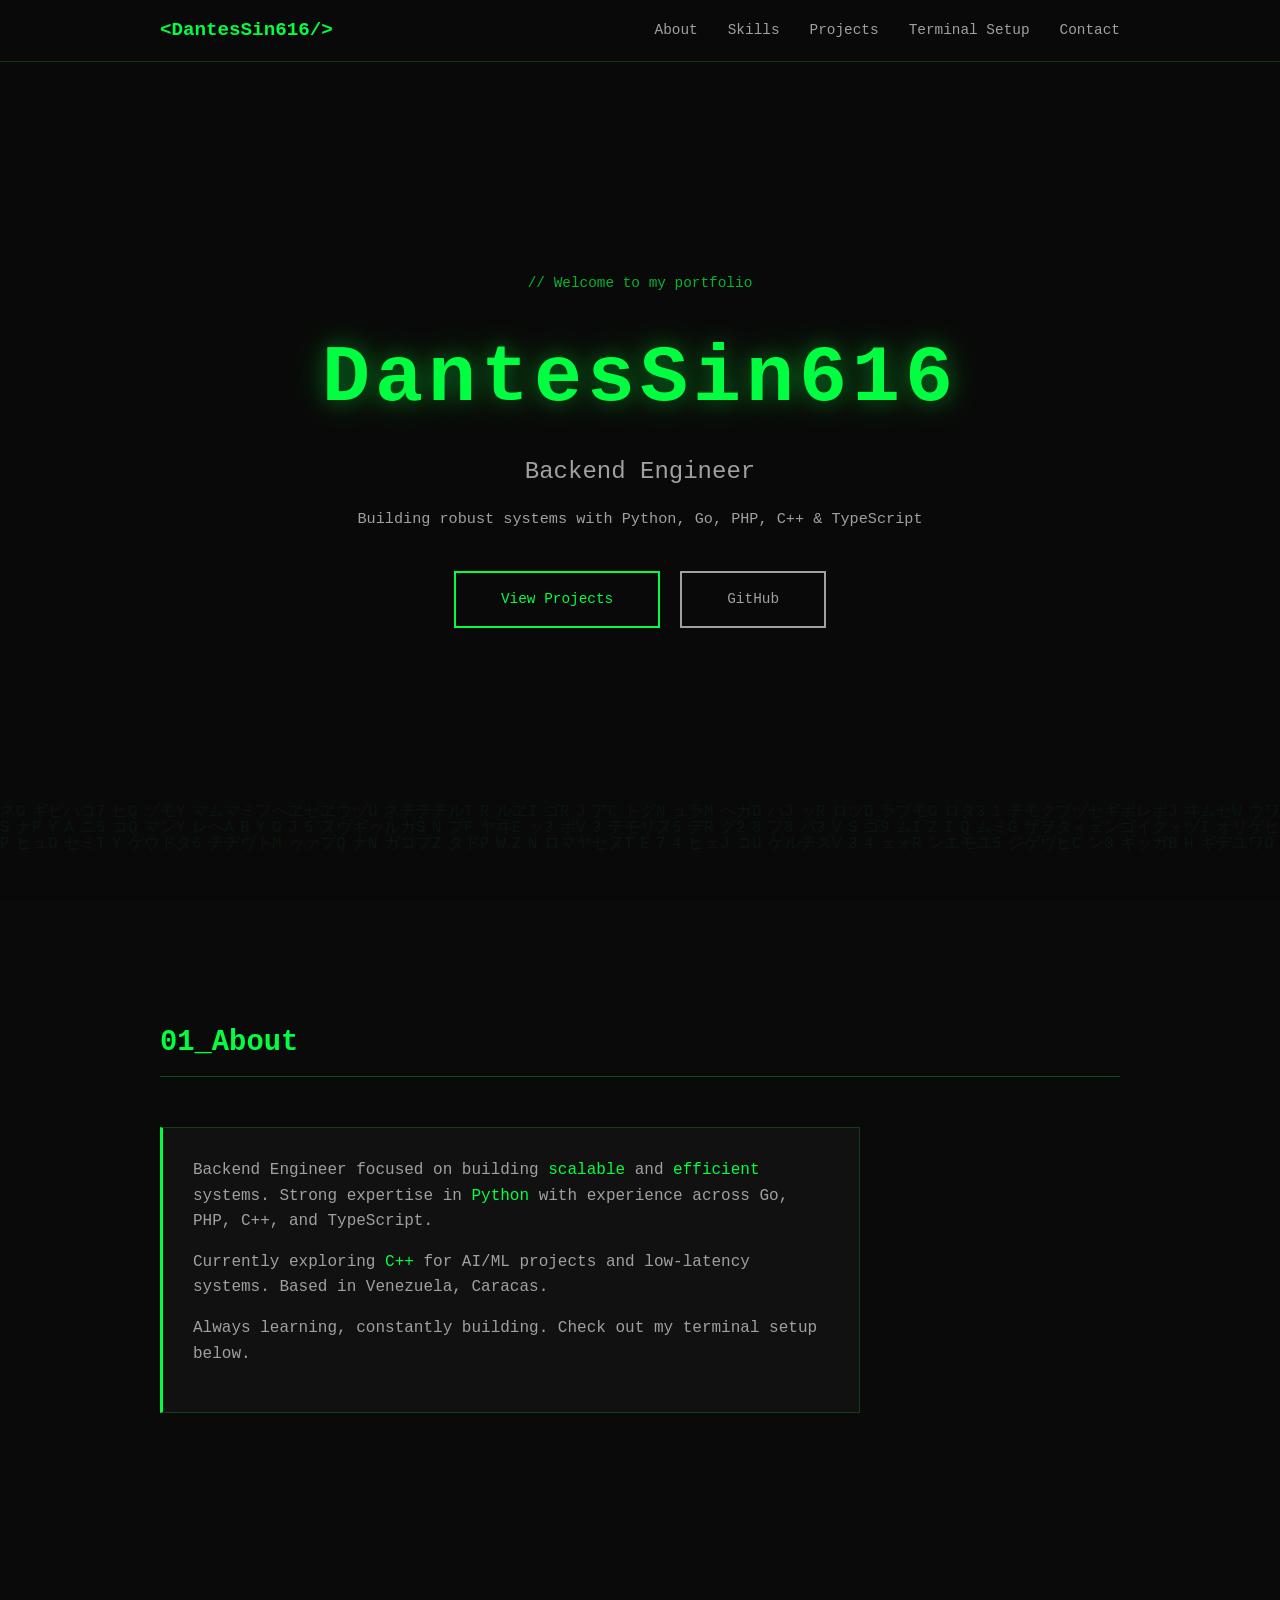
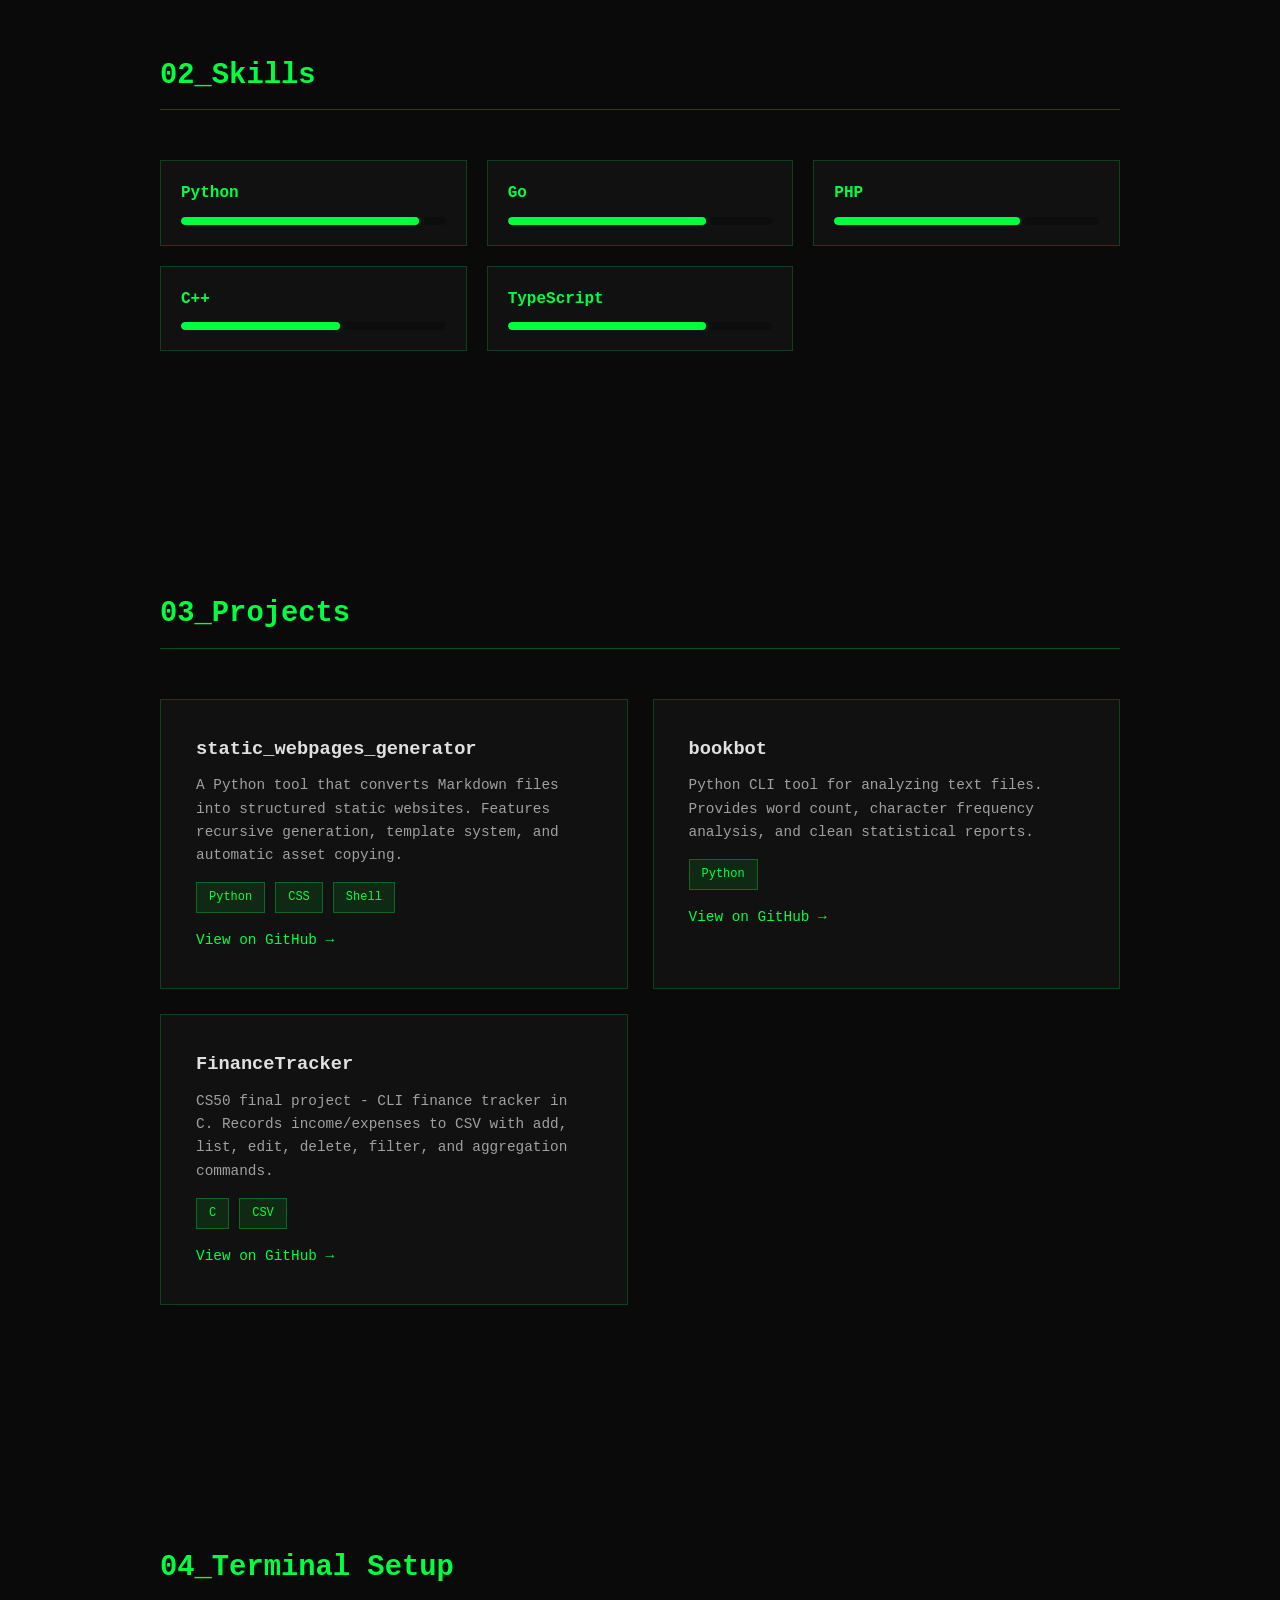
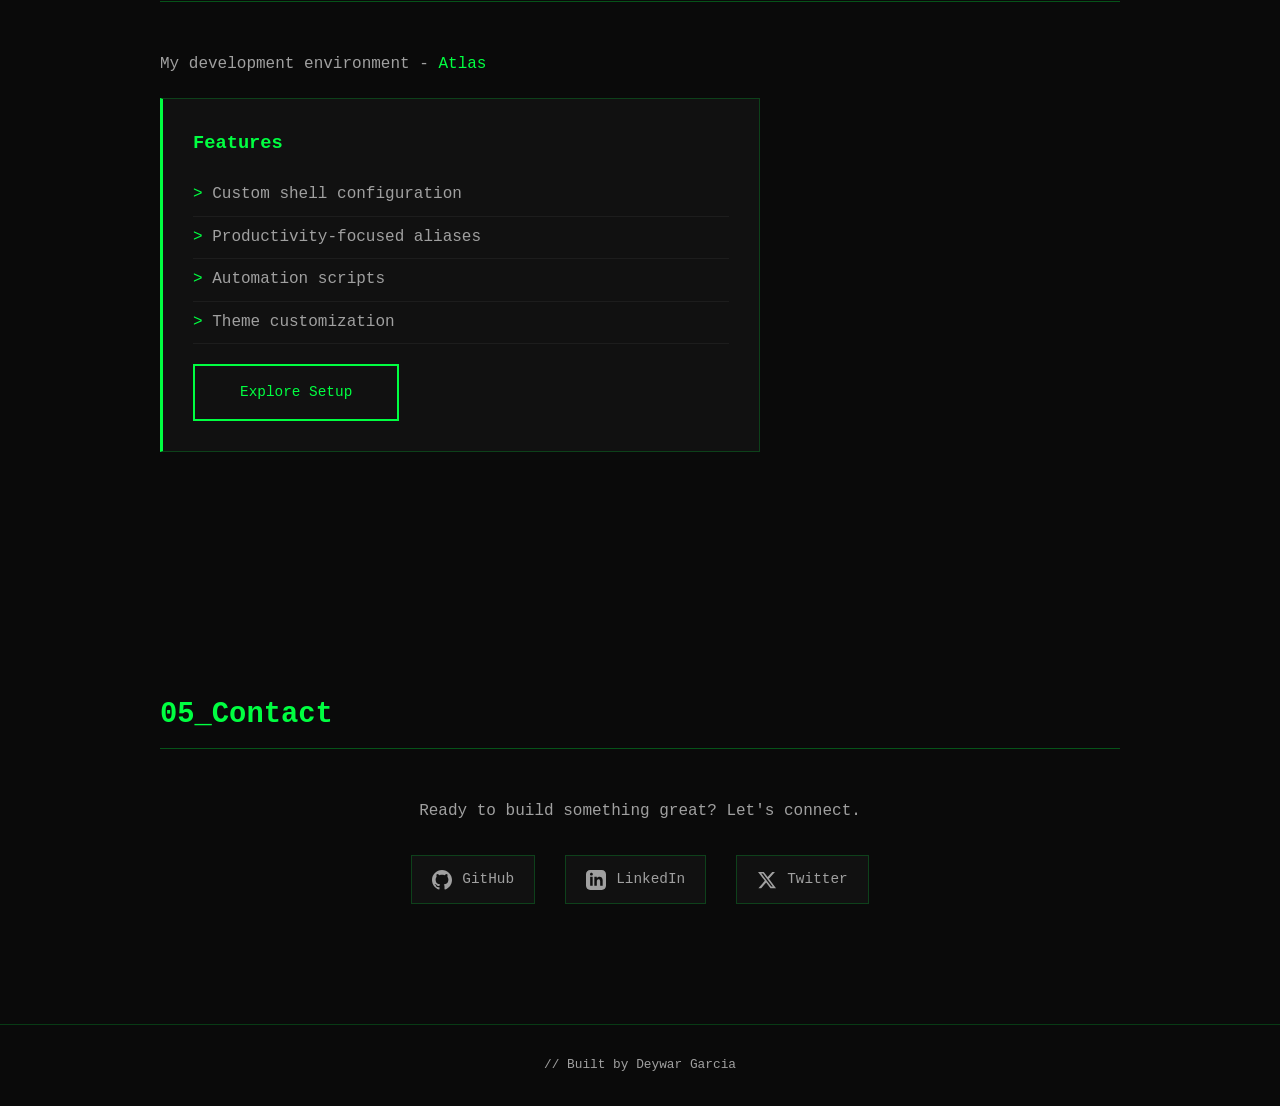
==== index.html @ 75c10adc "my portfolio ready for deployment" ====
<!DOCTYPE html>
<html lang="en">
<head>
    <meta charset="UTF-8">
    <meta name="viewport" content="width=device-width, initial-scale=1.0">
    <title>DantesSin616 | Backend Engineer</title>
    <link rel="icon" href="data:image/svg+xml,<svg xmlns='http://www.w3.org/2000/svg' viewBox='0 0 100 100'><text y='.9em' font-size='90'>⌨</text></svg>">
    <link rel="stylesheet" href="style.css">
    <meta name="description" content="DantesSin616 - Backend Engineer specializing in Python, Go, PHP, C++, and TypeScript">
</head>
<body>
    <div class="matrix-rain" id="matrixRain"></div>
    
    <nav class="navbar">
        <div class="nav-content">
            <div class="logo">&lt;DantesSin616/&gt;</div>
            <ul class="nav-links">
                <li><a href="#about">About</a></li>
                <li><a href="#skills">Skills</a></li>
                <li><a href="#projects">Projects</a></li>
                <li><a href="#setup">Terminal Setup</a></li>
                <li><a href="#contact">Contact</a></li>
            </ul>
        </div>
    </nav>

    <section class="hero">
        <div class="hero-content">
            <p class="typing-text">// Welcome to my portfolio</p>
            <h1 class="glitch" data-text="DantesSin616">DantesSin616</h1>
            <h2 class="subtitle">Backend Engineer</h2>
            <p class="tagline">Building robust systems with Python, Go, PHP, C++ & TypeScript</p>
            <div class="hero-buttons">
                <a href="#projects" class="cta-button">View Projects</a>
                <a href="https://github.com/DantesSin616" class="cta-button secondary" target="_blank" rel="noopener noreferrer">GitHub</a>
            </div>
        </div>
    </section>

    <section id="about" class="section">
        <div class="container">
            <h2 class="section-title">01_About</h2>
            <div class="about-content">
                <div class="about-card">
                    <p>Backend Engineer focused on building <span class="highlight">scalable</span> and <span class="highlight">efficient</span> systems. Strong expertise in <span class="highlight">Python</span> with experience across Go, PHP, C++, and TypeScript.</p>
                    <p>Currently exploring <span class="highlight">C++</span> for AI/ML projects and low-latency systems. Based in Venezuela, Caracas.</p>
                    <p>Always learning, constantly building. Check out my terminal setup below.</p>
                </div>
            </div>
        </div>
    </section>

    <section id="skills" class="section">
        <div class="container">
            <h2 class="section-title">02_Skills</h2>
            <div class="skills-grid">
                <div class="skill-card">
                    <h3>Python</h3>
                    <div class="skill-bar"><div class="skill-level" style="width: 90%"></div></div>
                </div>
                <div class="skill-card">
                    <h3>Go</h3>
                    <div class="skill-bar"><div class="skill-level" style="width: 75%"></div></div>
                </div>
                <div class="skill-card">
                    <h3>PHP</h3>
                    <div class="skill-bar"><div class="skill-level" style="width: 70%"></div></div>
                </div>
                <div class="skill-card">
                    <h3>C++</h3>
                    <div class="skill-bar"><div class="skill-level" style="width: 60%"></div></div>
                </div>
                <div class="skill-card">
                    <h3>TypeScript</h3>
                    <div class="skill-bar"><div class="skill-level" style="width: 75%"></div></div>
                </div>
            </div>
        </div>
    </section>

    <section id="projects" class="section">
        <div class="container">
            <h2 class="section-title">03_Projects</h2>
            <div class="projects-grid">
                <div class="project-card">
                    <h3>static_webpages_generator</h3>
                    <p class="project-desc">A Python tool that converts Markdown files into structured static websites. Features recursive generation, template system, and automatic asset copying.</p>
                    <div class="project-techs">
                        <span>Python</span>
                        <span>CSS</span>
                        <span>Shell</span>
                    </div>
                    <a href="https://github.com/DantesSin616/static_webpages_generator" class="project-link" target="_blank" rel="noopener noreferrer">View on GitHub →</a>
                </div>
                <div class="project-card">
                    <h3>bookbot</h3>
                    <p class="project-desc">Python CLI tool for analyzing text files. Provides word count, character frequency analysis, and clean statistical reports.</p>
                    <div class="project-techs">
                        <span>Python</span>
                    </div>
                    <a href="https://github.com/DantesSin616/bookbot" class="project-link" target="_blank" rel="noopener noreferrer">View on GitHub →</a>
                </div>
                <div class="project-card">
                    <h3>FinanceTracker</h3>
                    <p class="project-desc">CS50 final project - CLI finance tracker in C. Records income/expenses to CSV with add, list, edit, delete, filter, and aggregation commands.</p>
                    <div class="project-techs">
                        <span>C</span>
                        <span>CSV</span>
                    </div>
                    <a href="https://github.com/DantesSin616/FinanceTracker" class="project-link" target="_blank" rel="noopener noreferrer">View on GitHub →</a>
                </div>
            </div>
        </div>
    </section>

    <section id="setup" class="section">
        <div class="container">
            <h2 class="section-title">04_Terminal Setup</h2>
            <div class="setup-content">
                <p class="setup-intro">My development environment - <a href="https://github.com/DantesSin616/Atlas" target="_blank">Atlas</a></p>
                <div class="setup-card">
                    <h3>Features</h3>
                    <ul class="setup-list">
                        <li>Custom shell configuration</li>
                        <li>Productivity-focused aliases</li>
                        <li>Automation scripts</li>
                        <li>Theme customization</li>
                    </ul>
                    <a href="https://github.com/DantesSin616/Atlas" class="cta-button" target="_blank" rel="noopener noreferrer">Explore Setup</a>
                </div>
            </div>
        </div>
    </section>

    <section id="contact" class="section">
        <div class="container">
            <h2 class="section-title">05_Contact</h2>
            <div class="contact-content">
                <p>Ready to build something great? Let's connect.</p>
                <div class="social-links">
                    <a href="https://github.com/DantesSin616" target="_blank" rel="noopener noreferrer" class="social-icon">
                        <svg viewBox="0 0 24 24" width="24" height="24" fill="currentColor">
                            <path d="M12 0c-6.626 0-12 5.373-12 12 0 5.302 3.438 9.8 8.207 11.387.599.111.793-.261.793-.577v-2.234c-3.338.726-4.033-1.416-4.033-1.416-.546-1.387-1.333-1.756-1.333-1.756-1.089-.745.083-.729.083-.729 1.205.084 1.839 1.237 1.839 1.237 1.07 1.834 2.807 1.304 3.492.997.107-.775.418-1.305.762-1.604-2.665-.305-5.467-1.334-5.467-5.931 0-1.311.469-2.381 1.236-3.221-.124-.303-.535-1.524.117-3.176 0 0 1.008-.322 3.301 1.23.957-.266 1.983-.399 3.003-.404 1.02.005 2.047.138 3.006.404 2.291-1.552 3.297-1.23 3.297-1.23.653 1.653.242 2.874.118 3.176.77.84 1.235 1.911 1.235 3.221 0 4.609-2.807 5.624-5.479 5.921.43.372.823 1.102.823 2.222v3.293c0 .319.192.694.801.576 4.765-1.589 8.199-6.086 8.199-11.386 0-6.627-5.373-12-12-12z"/>
                        </svg>
                        <span>GitHub</span>
                    </a>
                    <a href="https://www.linkedin.com/in/deywar-garcia-068132276/" target="_blank" rel="noopener noreferrer" class="social-icon">
                        <svg viewBox="0 0 24 24" width="24" height="24" fill="currentColor">
                            <path d="M19 0h-14c-2.761 0-5 2.239-5 5v14c0 2.761 2.239 5 5 5h14c2.762 0 5-2.239 5-5v-14c0-2.761-2.238-5-5-5zm-11 19h-3v-11h3v11zm-1.5-12.268c-.966 0-1.75-.79-1.75-1.764s.784-1.764 1.75-1.764 1.75.79 1.75 1.764-.783 1.764-1.75 1.764zm13.5 12.268h-3v-5.604c0-3.368-4-3.113-4 0v5.604h-3v-11h3v1.765c1.396-2.586 7-2.777 7 2.476v6.759z"/>
                        </svg>
                        <span>LinkedIn</span>
                    </a>
                    <a href="https://x.com/GDeywar" target="_blank" rel="noopener noreferrer" class="social-icon">
                        <svg viewBox="0 0 24 24" width="24" height="24" fill="currentColor">
                            <path d="M18.244 2.25h3.308l-7.227 8.26 8.502 11.24H16.17l-5.214-6.817L4.99 21.75H1.68l7.73-8.835L1.254 2.25H8.08l4.713 6.231zm-1.161 17.52h1.833L7.084 4.126H5.117z"/>
                        </svg>
                        <span>Twitter</span>
                    </a>
                </div>
            </div>
        </div>
    </section>

    <footer class="footer">
        <p>// Built by Deywar Garcia</p>
    </footer>

    <script src="script.js"></script>
</body>
</html>
---- style.css ----
:root {
    --bg-primary: #0a0a0a;
    --bg-secondary: #0d0d0d;
    --bg-card: #111111;
    --green: #00ff41;
    --green-dim: #00cc33;
    --green-glow: rgba(0, 255, 65, 0.3);
    --text-primary: #e0e0e0;
    --text-secondary: #a0a0a0;
    --font-mono: 'Courier New', Courier, monospace;
}

* {
    margin: 0;
    padding: 0;
    box-sizing: border-box;
}

html {
    scroll-behavior: smooth;
}

body {
    font-family: var(--font-mono);
    background-color: var(--bg-primary);
    color: var(--text-primary);
    line-height: 1.6;
    overflow-x: hidden;
}

.container {
    max-width: 1000px;
    margin: 0 auto;
    padding: 0 20px;
}

.matrix-rain {
    position: fixed;
    top: 0;
    left: 0;
    width: 100%;
    height: 100%;
    pointer-events: none;
    z-index: 0;
    opacity: 0.05;
}

.navbar {
    position: fixed;
    top: 0;
    left: 0;
    width: 100%;
    background: rgba(10, 10, 10, 0.95);
    border-bottom: 1px solid rgba(0, 255, 65, 0.2);
    z-index: 100;
    backdrop-filter: blur(10px);
}

.nav-content {
    max-width: 1000px;
    margin: 0 auto;
    padding: 15px 20px;
    display: flex;
    justify-content: space-between;
    align-items: center;
}

.logo {
    font-size: 1.2rem;
    font-weight: bold;
    color: var(--green);
}

.nav-links {
    display: flex;
    list-style: none;
    gap: 30px;
}

.nav-links a {
    color: var(--text-secondary);
    text-decoration: none;
    font-size: 0.9rem;
    transition: color 0.3s;
}

.nav-links a:hover {
    color: var(--green);
}

.hero {
    min-height: 100vh;
    display: flex;
    align-items: center;
    justify-content: center;
    text-align: center;
    position: relative;
    padding: 100px 20px;
}

.hero-content {
    position: relative;
    z-index: 1;
}

.typing-text {
    color: var(--green);
    font-size: 0.9rem;
    margin-bottom: 20px;
    opacity: 0.7;
}

.hero h1 {
    font-size: 5rem;
    color: var(--green);
    text-shadow: 0 0 20px var(--green-glow), 0 0 40px var(--green-glow);
    margin-bottom: 10px;
    letter-spacing: 5px;
}

.glitch {
    position: relative;
}

.subtitle {
    font-size: 1.5rem;
    color: var(--text-secondary);
    margin-bottom: 15px;
    font-weight: normal;
}

.tagline {
    color: var(--text-secondary);
    margin-bottom: 40px;
    font-size: 0.95rem;
}

.cta-button {
    display: inline-block;
    padding: 15px 45px;
    background: transparent;
    border: 2px solid var(--green);
    color: var(--green);
    text-decoration: none;
    font-size: 0.9rem;
    transition: all 0.3s;
}

.hero-buttons {
    display: flex;
    gap: 20px;
    justify-content: center;
    margin-top: 30px;
}

.cta-button.secondary {
    border-color: var(--text-secondary);
    color: var(--text-secondary);
}

.cta-button:hover {
    background: var(--green);
    color: var(--bg-primary);
    box-shadow: 0 0 20px var(--green-glow);
}

.section {
    padding: 120px 0;
    position: relative;
    z-index: 1;
}

.section-title {
    font-size: 1.8rem;
    color: var(--green);
    margin-bottom: 50px;
    padding-bottom: 10px;
    border-bottom: 1px solid rgba(0, 255, 65, 0.3);
}

.about-content {
    max-width: 700px;
}

.about-card {
    background: var(--bg-card);
    padding: 30px;
    border: 1px solid rgba(0, 255, 65, 0.2);
    border-left: 3px solid var(--green);
}

.about-card p {
    margin-bottom: 15px;
    color: var(--text-secondary);
}

.highlight {
    color: var(--green);
}

.skills-grid {
    display: grid;
    grid-template-columns: repeat(auto-fit, minmax(250px, 1fr));
    gap: 20px;
}

.skill-card {
    background: var(--bg-card);
    padding: 20px;
    border: 1px solid rgba(0, 255, 65, 0.2);
}

.skill-card h3 {
    color: var(--green);
    margin-bottom: 10px;
    font-size: 1rem;
}

.skill-bar {
    height: 8px;
    background: var(--bg-secondary);
    border-radius: 4px;
    overflow: hidden;
}

.skill-level {
    height: 100%;
    background: var(--green);
    border-radius: 4px;
    box-shadow: 0 0 10px var(--green-glow);
}

.projects-grid {
    display: grid;
    grid-template-columns: repeat(auto-fit, minmax(315px, 1fr));
    gap: 25px;
}

.project-card {
    background: var(--bg-card);
    padding: 35px;
    border: 1px solid rgba(0, 255, 65, 0.2);
    transition: all 0.3s;
}

.project-card:hover {
    border-color: var(--green);
    box-shadow: 0 0 30px rgba(0, 255, 65, 0.1);
}

.project-card h3 {
    color: var(--text-primary);
    margin-bottom: 10px;
}

.project-desc {
    color: var(--text-secondary);
    font-size: 0.9rem;
    margin-bottom: 15px;
}

.project-techs {
    display: flex;
    gap: 10px;
    flex-wrap: wrap;
    margin-bottom: 15px;
}

.project-techs span {
    padding: 5px 12px;
    background: rgba(0, 255, 65, 0.1);
    border: 1px solid rgba(0, 255, 65, 0.3);
    font-size: 0.75rem;
    color: var(--green);
}

.project-link {
    color: var(--green);
    text-decoration: none;
    font-size: 0.9rem;
}

.contact-content {
    text-align: center;
    max-width: 500px;
    margin: 0 auto;
}

.contact-content p {
    color: var(--text-secondary);
    margin-bottom: 30px;
}

.social-links {
    margin-top: 30px;
    display: flex;
    justify-content: center;
    gap: 30px;
}

.social-icon {
    display: flex;
    align-items: center;
    gap: 10px;
    color: var(--text-secondary);
    text-decoration: none;
    padding: 12px 20px;
    border: 1px solid rgba(0, 255, 65, 0.2);
    background: var(--bg-card);
    transition: all 0.3s;
}

.social-icon:hover {
    color: var(--green);
    border-color: var(--green);
    box-shadow: 0 0 15px rgba(0, 255, 65, 0.2);
}

.social-icon svg {
    width: 20px;
    height: 20px;
}

.social-icon span {
    font-size: 0.9rem;
}

.footer {
    text-align: center;
    padding: 30px;
    color: var(--text-secondary);
    font-size: 0.8rem;
    border-top: 1px solid rgba(0, 255, 65, 0.2);
}

.setup-content {
    max-width: 600px;
}

.setup-intro {
    color: var(--text-secondary);
    margin-bottom: 20px;
}

.setup-intro a {
    color: var(--green);
    text-decoration: none;
}

.setup-card {
    background: var(--bg-card);
    padding: 30px;
    border: 1px solid rgba(0, 255, 65, 0.2);
    border-left: 3px solid var(--green);
}

.setup-card h3 {
    color: var(--green);
    margin-bottom: 15px;
}

.setup-list {
    list-style: none;
    margin-bottom: 20px;
}

.setup-list li {
    color: var(--text-secondary);
    padding: 8px 0;
    border-bottom: 1px solid rgba(255, 255, 255, 0.05);
}

.setup-list li::before {
    content: "> ";
    color: var(--green);
}

@media (max-width: 768px) {
    .hero h1 {
        font-size: 3rem;
    }
    
    .hero-buttons {
        flex-direction: column;
        align-items: center;
    }
    
    .nav-links {
        display: none;
    }
    
    .skills-grid,
    .projects-grid {
        grid-template-columns: 1fr;
    }
}
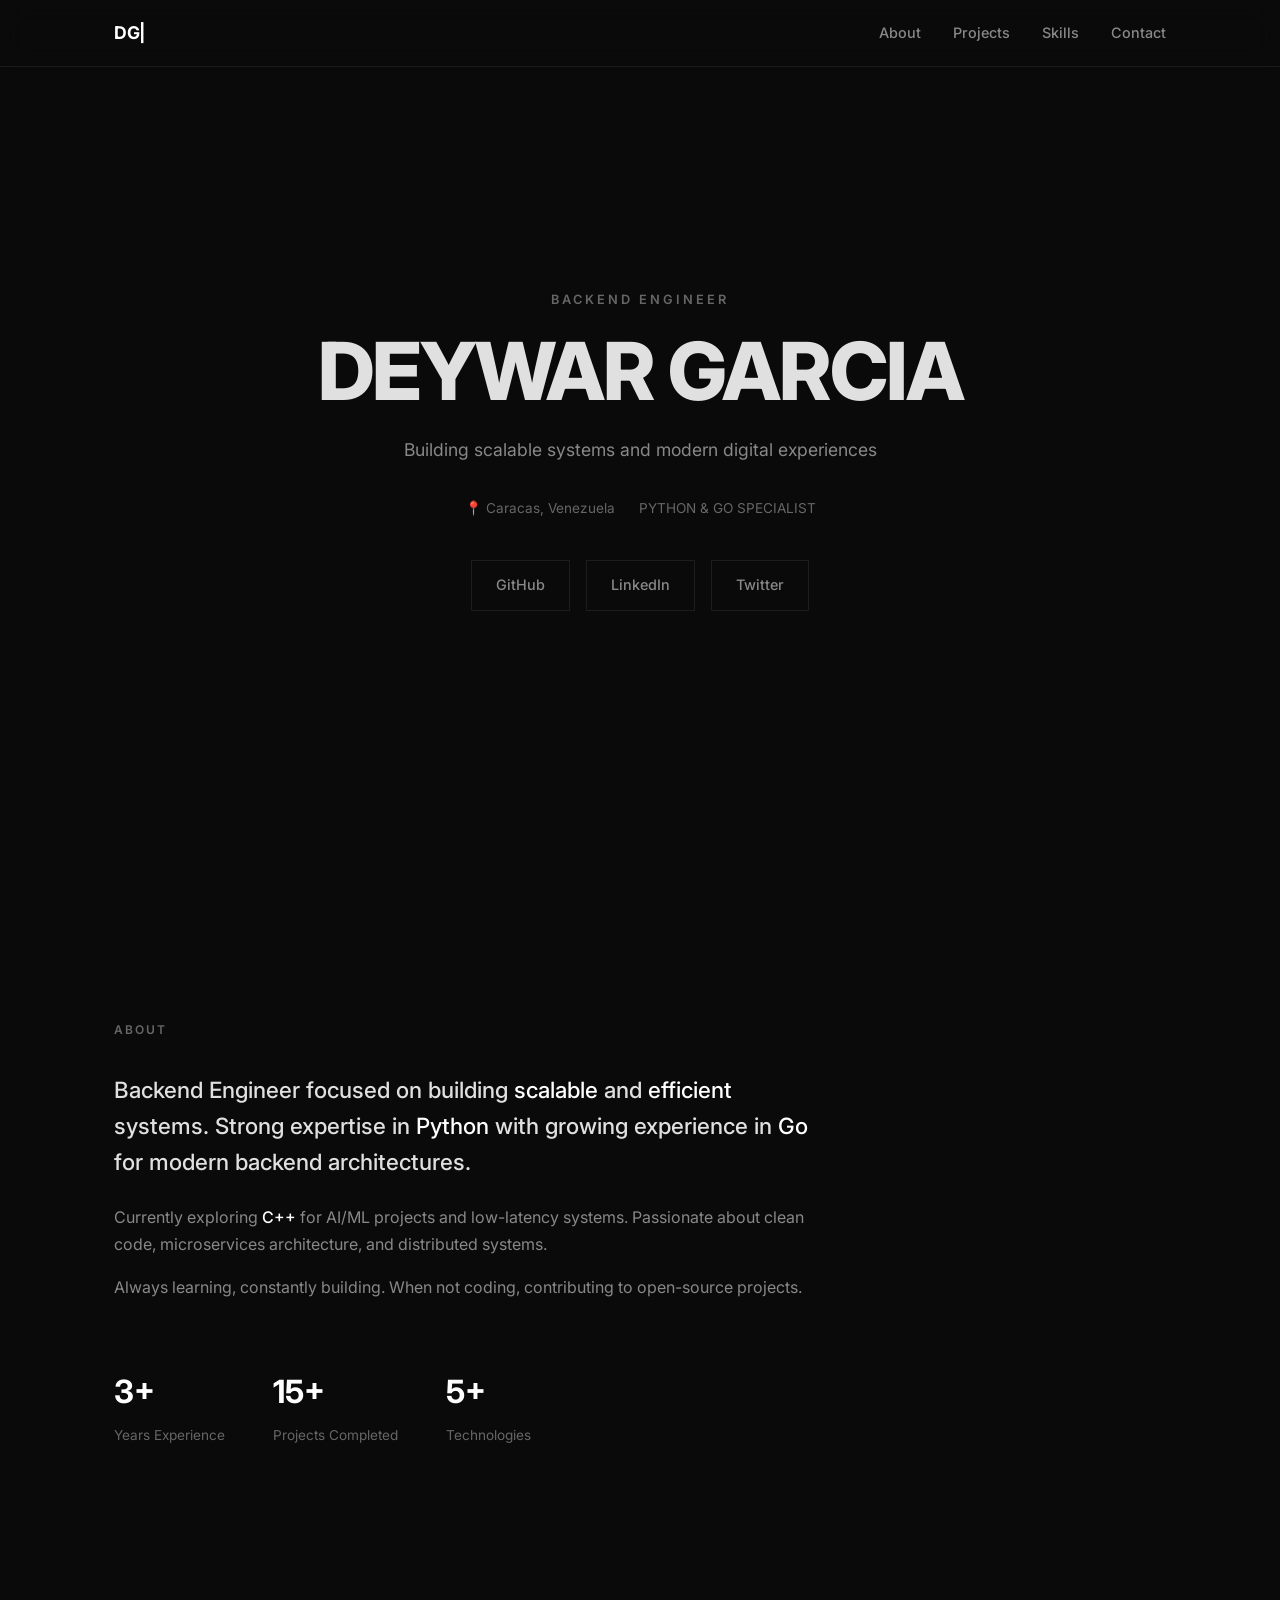
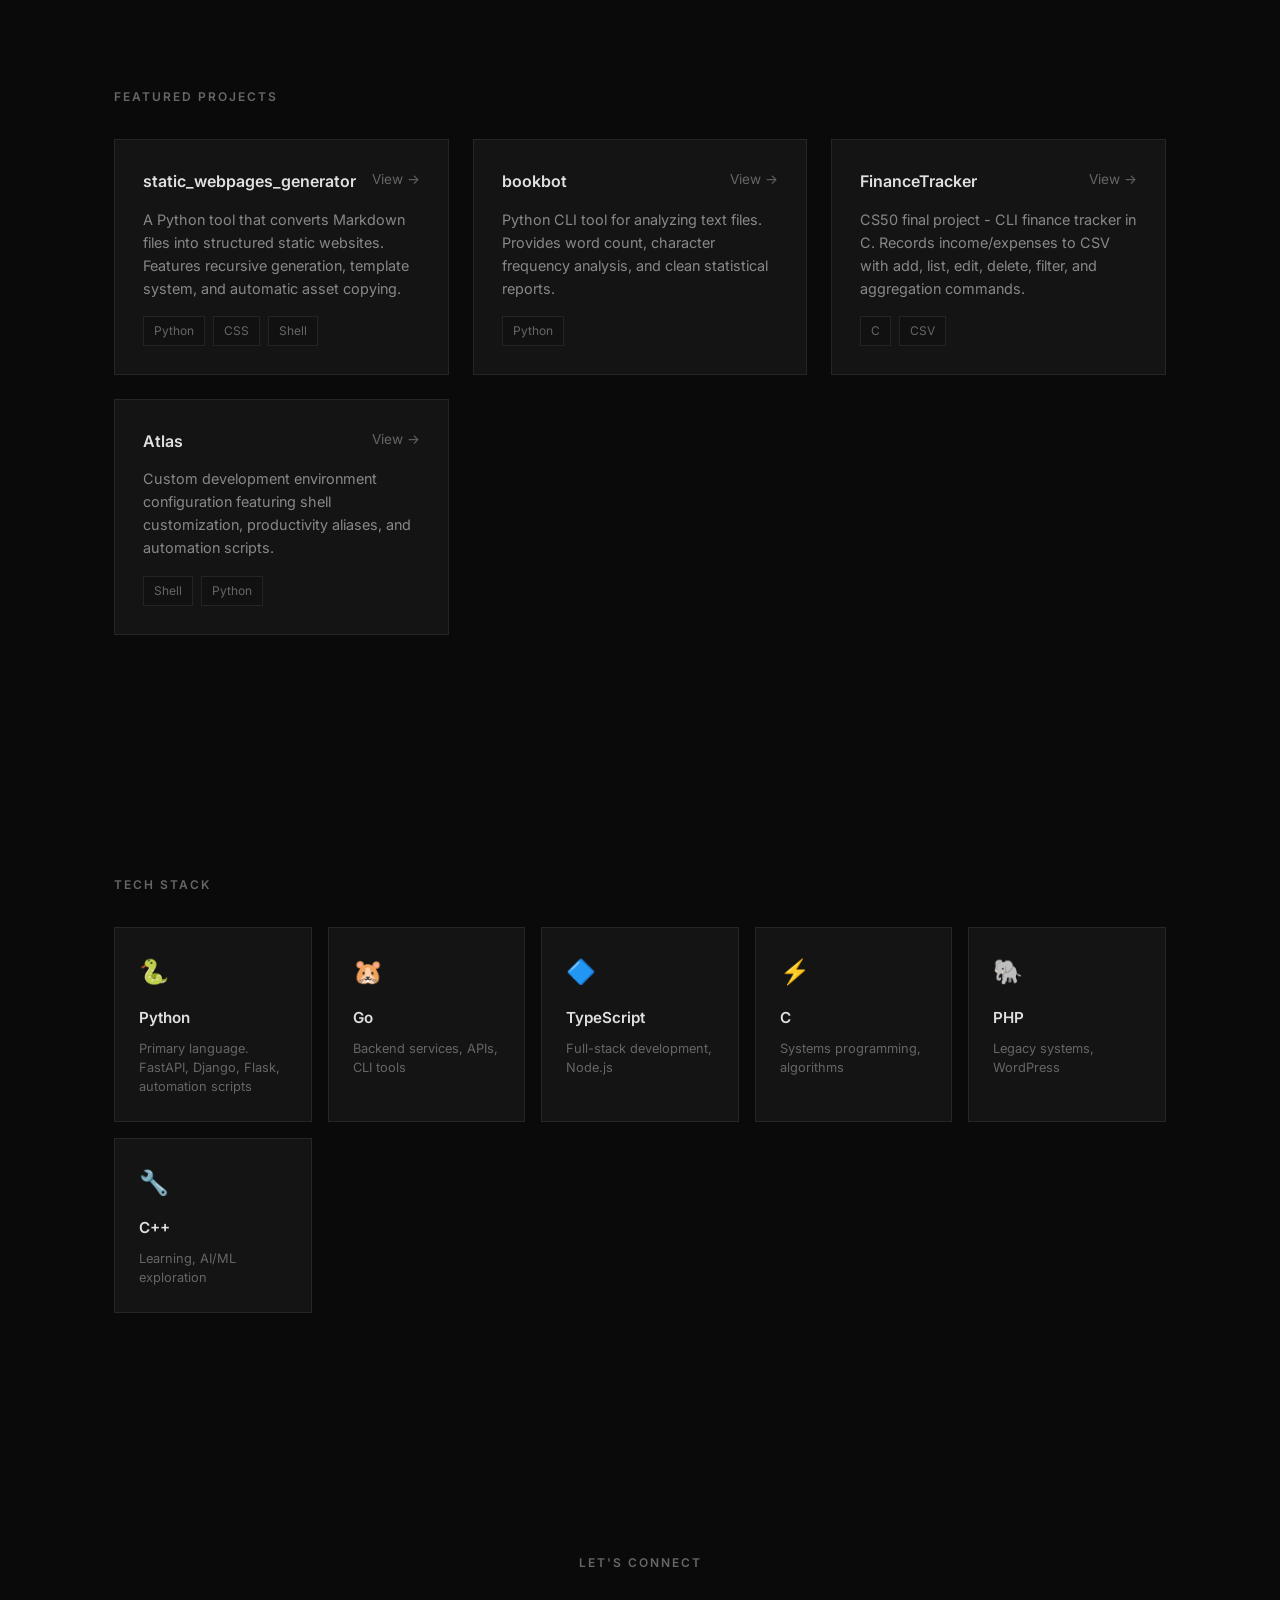
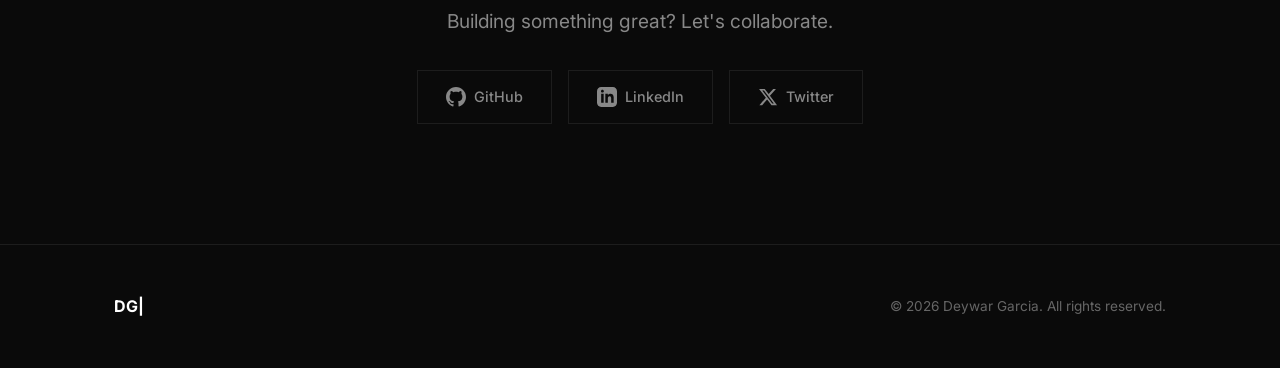
==== commit e67baa08: "Chages to logic and structure" ====
--- a/index.html
+++ b/index.html
@@ -3,22 +3,22 @@
 <head>
     <meta charset="UTF-8">
     <meta name="viewport" content="width=device-width, initial-scale=1.0">
-    <title>DantesSin616 | Backend Engineer</title>
+    <title>Deywar Garcia | Backend Engineer</title>
     <link rel="icon" href="data:image/svg+xml,<svg xmlns='http://www.w3.org/2000/svg' viewBox='0 0 100 100'><text y='.9em' font-size='90'>⌨</text></svg>">
+    <link rel="preconnect" href="https://fonts.googleapis.com">
+    <link rel="preconnect" href="https://fonts.gstatic.com" crossorigin>
+    <link href="https://fonts.googleapis.com/css2?family=Inter:wght@400;500;600;700;800&display=swap" rel="stylesheet">
     <link rel="stylesheet" href="style.css">
-    <meta name="description" content="DantesSin616 - Backend Engineer specializing in Python, Go, PHP, C++, and TypeScript">
+    <meta name="description" content="Deywar Garcia - Backend Engineer specializing in Python, Go, and scalable systems">
 </head>
 <body>
-    <div class="matrix-rain" id="matrixRain"></div>
-    
     <nav class="navbar">
         <div class="nav-content">
-            <div class="logo">&lt;DantesSin616/&gt;</div>
+            <a href="#" class="logo">DG|</a>
             <ul class="nav-links">
                 <li><a href="#about">About</a></li>
+                <li><a href="#projects">Projects</a></li>
                 <li><a href="#skills">Skills</a></li>
-                <li><a href="#projects">Projects</a></li>
-                <li><a href="#setup">Terminal Setup</a></li>
                 <li><a href="#contact">Contact</a></li>
             </ul>
         </div>
@@ -26,53 +26,43 @@
 
     <section class="hero">
         <div class="hero-content">
-            <p class="typing-text">// Welcome to my portfolio</p>
-            <h1 class="glitch" data-text="DantesSin616">DantesSin616</h1>
-            <h2 class="subtitle">Backend Engineer</h2>
-            <p class="tagline">Building robust systems with Python, Go, PHP, C++ & TypeScript</p>
-            <div class="hero-buttons">
-                <a href="#projects" class="cta-button">View Projects</a>
-                <a href="https://github.com/DantesSin616" class="cta-button secondary" target="_blank" rel="noopener noreferrer">GitHub</a>
+            <p class="hero-label">BACKEND ENGINEER</p>
+            <h1 class="hero-name">DEYWAR GARCIA</h1>
+            <p class="hero-tagline">Building scalable systems and modern digital experiences</p>
+            <div class="hero-meta">
+                <span class="hero-location">📍 Caracas, Venezuela</span>
+                <span class="hero-role">PYTHON &amp; GO SPECIALIST</span>
+            </div>
+            <div class="hero-links">
+                <a href="https://github.com/DantesSin616" target="_blank" rel="noopener noreferrer">GitHub</a>
+                <a href="https://www.linkedin.com/in/deywar-garcia-068132276/" target="_blank" rel="noopener noreferrer">LinkedIn</a>
+                <a href="https://x.com/GDeywar" target="_blank" rel="noopener noreferrer">Twitter</a>
             </div>
         </div>
     </section>
 
     <section id="about" class="section">
         <div class="container">
-            <h2 class="section-title">01_About</h2>
+            <h2 class="section-label">About</h2>
             <div class="about-content">
-                <div class="about-card">
-                    <p>Backend Engineer focused on building <span class="highlight">scalable</span> and <span class="highlight">efficient</span> systems. Strong expertise in <span class="highlight">Python</span> with experience across Go, PHP, C++, and TypeScript.</p>
-                    <p>Currently exploring <span class="highlight">C++</span> for AI/ML projects and low-latency systems. Based in Venezuela, Caracas.</p>
-                    <p>Always learning, constantly building. Check out my terminal setup below.</p>
+                <div class="about-main">
+                    <p class="about-intro">Backend Engineer focused on building <span class="highlight">scalable</span> and <span class="highlight">efficient</span> systems. Strong expertise in <span class="highlight">Python</span> with growing experience in <span class="highlight">Go</span> for modern backend architectures.</p>
+                    <p class="about-text">Currently exploring <span class="highlight">C++</span> for AI/ML projects and low-latency systems. Passionate about clean code, microservices architecture, and distributed systems.</p>
+                    <p class="about-text">Always learning, constantly building. When not coding, contributing to open-source projects.</p>
                 </div>
-            </div>
-        </div>
-    </section>
-
-    <section id="skills" class="section">
-        <div class="container">
-            <h2 class="section-title">02_Skills</h2>
-            <div class="skills-grid">
-                <div class="skill-card">
-                    <h3>Python</h3>
-                    <div class="skill-bar"><div class="skill-level" style="width: 90%"></div></div>
-                </div>
-                <div class="skill-card">
-                    <h3>Go</h3>
-                    <div class="skill-bar"><div class="skill-level" style="width: 75%"></div></div>
-                </div>
-                <div class="skill-card">
-                    <h3>PHP</h3>
-                    <div class="skill-bar"><div class="skill-level" style="width: 70%"></div></div>
-                </div>
-                <div class="skill-card">
-                    <h3>C++</h3>
-                    <div class="skill-bar"><div class="skill-level" style="width: 60%"></div></div>
-                </div>
-                <div class="skill-card">
-                    <h3>TypeScript</h3>
-                    <div class="skill-bar"><div class="skill-level" style="width: 75%"></div></div>
+                <div class="about-stats">
+                    <div class="stat-item">
+                        <span class="stat-value">3+</span>
+                        <span class="stat-label">Years Experience</span>
+                    </div>
+                    <div class="stat-item">
+                        <span class="stat-value">15+</span>
+                        <span class="stat-label">Projects Completed</span>
+                    </div>
+                    <div class="stat-item">
+                        <span class="stat-value">5+</span>
+                        <span class="stat-label">Technologies</span>
+                    </div>
                 </div>
             </div>
         </div>
@@ -80,81 +70,111 @@
 
     <section id="projects" class="section">
         <div class="container">
-            <h2 class="section-title">03_Projects</h2>
+            <h2 class="section-label">Featured Projects</h2>
             <div class="projects-grid">
-                <div class="project-card">
-                    <h3>static_webpages_generator</h3>
+                <article class="project-card">
+                    <div class="project-header">
+                        <h3 class="project-title">static_webpages_generator</h3>
+                        <a href="https://github.com/DantesSin616/static_webpages_generator" class="project-link" target="_blank" rel="noopener noreferrer">View →</a>
+                    </div>
                     <p class="project-desc">A Python tool that converts Markdown files into structured static websites. Features recursive generation, template system, and automatic asset copying.</p>
                     <div class="project-techs">
                         <span>Python</span>
                         <span>CSS</span>
                         <span>Shell</span>
                     </div>
-                    <a href="https://github.com/DantesSin616/static_webpages_generator" class="project-link" target="_blank" rel="noopener noreferrer">View on GitHub →</a>
-                </div>
-                <div class="project-card">
-                    <h3>bookbot</h3>
+                </article>
+                <article class="project-card">
+                    <div class="project-header">
+                        <h3 class="project-title">bookbot</h3>
+                        <a href="https://github.com/DantesSin616/bookbot" class="project-link" target="_blank" rel="noopener noreferrer">View →</a>
+                    </div>
                     <p class="project-desc">Python CLI tool for analyzing text files. Provides word count, character frequency analysis, and clean statistical reports.</p>
                     <div class="project-techs">
                         <span>Python</span>
                     </div>
-                    <a href="https://github.com/DantesSin616/bookbot" class="project-link" target="_blank" rel="noopener noreferrer">View on GitHub →</a>
-                </div>
-                <div class="project-card">
-                    <h3>FinanceTracker</h3>
+                </article>
+                <article class="project-card">
+                    <div class="project-header">
+                        <h3 class="project-title">FinanceTracker</h3>
+                        <a href="https://github.com/DantesSin616/FinanceTracker" class="project-link" target="_blank" rel="noopener noreferrer">View →</a>
+                    </div>
                     <p class="project-desc">CS50 final project - CLI finance tracker in C. Records income/expenses to CSV with add, list, edit, delete, filter, and aggregation commands.</p>
                     <div class="project-techs">
                         <span>C</span>
                         <span>CSV</span>
                     </div>
-                    <a href="https://github.com/DantesSin616/FinanceTracker" class="project-link" target="_blank" rel="noopener noreferrer">View on GitHub →</a>
+                </article>
+                <article class="project-card">
+                    <div class="project-header">
+                        <h3 class="project-title">Atlas</h3>
+                        <a href="https://github.com/DantesSin616/Atlas" class="project-link" target="_blank" rel="noopener noreferrer">View →</a>
+                    </div>
+                    <p class="project-desc">Custom development environment configuration featuring shell customization, productivity aliases, and automation scripts.</p>
+                    <div class="project-techs">
+                        <span>Shell</span>
+                        <span>Python</span>
+                    </div>
+                </article>
+            </div>
+        </div>
+    </section>
+
+    <section id="skills" class="section">
+        <div class="container">
+            <h2 class="section-label">Tech Stack</h2>
+            <div class="skills-grid">
+                <div class="skill-item">
+                    <div class="skill-icon">🐍</div>
+                    <h3>Python</h3>
+                    <p>Primary language. FastAPI, Django, Flask, automation scripts</p>
+                </div>
+                <div class="skill-item">
+                    <div class="skill-icon">🐹</div>
+                    <h3>Go</h3>
+                    <p>Backend services, APIs, CLI tools</p>
+                </div>
+                <div class="skill-item">
+                    <div class="skill-icon">🔷</div>
+                    <h3>TypeScript</h3>
+                    <p>Full-stack development, Node.js</p>
+                </div>
+                <div class="skill-item">
+                    <div class="skill-icon">⚡</div>
+                    <h3>C</h3>
+                    <p>Systems programming, algorithms</p>
+                </div>
+                <div class="skill-item">
+                    <div class="skill-icon">🐘</div>
+                    <h3>PHP</h3>
+                    <p>Legacy systems, WordPress</p>
+                </div>
+                <div class="skill-item">
+                    <div class="skill-icon">🔧</div>
+                    <h3>C++</h3>
+                    <p>Learning, AI/ML exploration</p>
                 </div>
             </div>
         </div>
     </section>
 
-    <section id="setup" class="section">
+    <section id="contact" class="section contact-section">
         <div class="container">
-            <h2 class="section-title">04_Terminal Setup</h2>
-            <div class="setup-content">
-                <p class="setup-intro">My development environment - <a href="https://github.com/DantesSin616/Atlas" target="_blank">Atlas</a></p>
-                <div class="setup-card">
-                    <h3>Features</h3>
-                    <ul class="setup-list">
-                        <li>Custom shell configuration</li>
-                        <li>Productivity-focused aliases</li>
-                        <li>Automation scripts</li>
-                        <li>Theme customization</li>
-                    </ul>
-                    <a href="https://github.com/DantesSin616/Atlas" class="cta-button" target="_blank" rel="noopener noreferrer">Explore Setup</a>
-                </div>
-            </div>
-        </div>
-    </section>
-
-    <section id="contact" class="section">
-        <div class="container">
-            <h2 class="section-title">05_Contact</h2>
+            <h2 class="section-label">Let's Connect</h2>
             <div class="contact-content">
-                <p>Ready to build something great? Let's connect.</p>
-                <div class="social-links">
-                    <a href="https://github.com/DantesSin616" target="_blank" rel="noopener noreferrer" class="social-icon">
-                        <svg viewBox="0 0 24 24" width="24" height="24" fill="currentColor">
-                            <path d="M12 0c-6.626 0-12 5.373-12 12 0 5.302 3.438 9.8 8.207 11.387.599.111.793-.261.793-.577v-2.234c-3.338.726-4.033-1.416-4.033-1.416-.546-1.387-1.333-1.756-1.333-1.756-1.089-.745.083-.729.083-.729 1.205.084 1.839 1.237 1.839 1.237 1.07 1.834 2.807 1.304 3.492.997.107-.775.418-1.305.762-1.604-2.665-.305-5.467-1.334-5.467-5.931 0-1.311.469-2.381 1.236-3.221-.124-.303-.535-1.524.117-3.176 0 0 1.008-.322 3.301 1.23.957-.266 1.983-.399 3.003-.404 1.02.005 2.047.138 3.006.404 2.291-1.552 3.297-1.23 3.297-1.23.653 1.653.242 2.874.118 3.176.77.84 1.235 1.911 1.235 3.221 0 4.609-2.807 5.624-5.479 5.921.43.372.823 1.102.823 2.222v3.293c0 .319.192.694.801.576 4.765-1.589 8.199-6.086 8.199-11.386 0-6.627-5.373-12-12-12z"/>
-                        </svg>
-                        <span>GitHub</span>
+                <p class="contact-intro">Building something great? Let's collaborate.</p>
+                <div class="contact-links">
+                    <a href="https://github.com/DantesSin616" target="_blank" rel="noopener noreferrer">
+                        <svg viewBox="0 0 24 24" width="20" height="20" fill="currentColor"><path d="M12 0c-6.626 0-12 5.373-12 12 0 5.302 3.438 9.8 8.207 11.387.599.111.793-.261.793-.577v-2.234c-3.338.726-4.033-1.416-4.033-1.416-.546-1.387-1.333-1.756-1.333-1.756-1.089-.745.083-.729.083-.729 1.205.084 1.839 1.237 1.839 1.237 1.07 1.834 2.807 1.304 3.492.997.107-.775.418-1.305.762-1.604-2.665-.305-5.467-1.334-5.467-5.931 0-1.311.469-2.381 1.236-3.221-.124-.303-.535-1.524.117-3.176 0 0 1.008-.322 3.301 1.23.957-.266 1.983-.399 3.003-.404 1.02.005 2.047.138 3.006.404 2.291-1.552 3.297-1.23 3.297-1.23.653 1.653.242 2.874.118 3.176.77.84 1.235 1.911 1.235 3.221 0 4.609-2.807 5.624-5.479 5.921.43.372.823 1.102.823 2.222v3.293c0 .319.192.694.801.576 4.765-1.589 8.199-6.086 8.199-11.386 0-6.627-5.373-12-12-12z"/></svg>
+                        GitHub
                     </a>
-                    <a href="https://www.linkedin.com/in/deywar-garcia-068132276/" target="_blank" rel="noopener noreferrer" class="social-icon">
-                        <svg viewBox="0 0 24 24" width="24" height="24" fill="currentColor">
-                            <path d="M19 0h-14c-2.761 0-5 2.239-5 5v14c0 2.761 2.239 5 5 5h14c2.762 0 5-2.239 5-5v-14c0-2.761-2.238-5-5-5zm-11 19h-3v-11h3v11zm-1.5-12.268c-.966 0-1.75-.79-1.75-1.764s.784-1.764 1.75-1.764 1.75.79 1.75 1.764-.783 1.764-1.75 1.764zm13.5 12.268h-3v-5.604c0-3.368-4-3.113-4 0v5.604h-3v-11h3v1.765c1.396-2.586 7-2.777 7 2.476v6.759z"/>
-                        </svg>
-                        <span>LinkedIn</span>
+                    <a href="https://www.linkedin.com/in/deywar-garcia-068132276/" target="_blank" rel="noopener noreferrer">
+                        <svg viewBox="0 0 24 24" width="20" height="20" fill="currentColor"><path d="M19 0h-14c-2.761 0-5 2.239-5 5v14c0 2.761 2.239 5 5 5h14c2.762 0 5-2.239 5-5v-14c0-2.761-2.238-5-5-5zm-11 19h-3v-11h3v11zm-1.5-12.268c-.966 0-1.75-.79-1.75-1.764s.784-1.764 1.75-1.764 1.75.79 1.75 1.764-.783 1.764-1.75 1.764zm13.5 12.268h-3v-5.604c0-3.368-4-3.113-4 0v5.604h-3v-11h3v1.765c1.396-2.586 7-2.777 7 2.476v6.759z"/></svg>
+                        LinkedIn
                     </a>
-                    <a href="https://x.com/GDeywar" target="_blank" rel="noopener noreferrer" class="social-icon">
-                        <svg viewBox="0 0 24 24" width="24" height="24" fill="currentColor">
-                            <path d="M18.244 2.25h3.308l-7.227 8.26 8.502 11.24H16.17l-5.214-6.817L4.99 21.75H1.68l7.73-8.835L1.254 2.25H8.08l4.713 6.231zm-1.161 17.52h1.833L7.084 4.126H5.117z"/>
-                        </svg>
-                        <span>Twitter</span>
+                    <a href="https://x.com/GDeywar" target="_blank" rel="noopener noreferrer">
+                        <svg viewBox="0 0 24 24" width="20" height="20" fill="currentColor"><path d="M18.244 2.25h3.308l-7.227 8.26 8.502 11.24H16.17l-5.214-6.817L4.99 21.75H1.68l7.73-8.835L1.254 2.25H8.08l4.713 6.231zm-1.161 17.52h1.833L7.084 4.126H5.117z"/></svg>
+                        Twitter
                     </a>
                 </div>
             </div>
@@ -162,7 +182,12 @@
     </section>
 
     <footer class="footer">
-        <p>// Built by Deywar Garcia</p>
+        <div class="container">
+            <div class="footer-content">
+                <p class="footer-logo">DG|</p>
+                <p class="footer-copy">© 2026 Deywar Garcia. All rights reserved.</p>
+            </div>
+        </div>
     </footer>
 
     <script src="script.js"></script>
--- a/style.css
+++ b/style.css
@@ -1,13 +1,15 @@
 :root {
     --bg-primary: #0a0a0a;
-    --bg-secondary: #0d0d0d;
-    --bg-card: #111111;
-    --green: #00ff41;
-    --green-dim: #00cc33;
-    --green-glow: rgba(0, 255, 65, 0.3);
+    --bg-secondary: #111111;
+    --bg-card: #141414;
     --text-primary: #e0e0e0;
-    --text-secondary: #a0a0a0;
-    --font-mono: 'Courier New', Courier, monospace;
+    --text-secondary: #888888;
+    --text-muted: #666666;
+    --accent: #ffffff;
+    --accent-dim: #aaaaaa;
+    --border: rgba(255, 255, 255, 0.08);
+    --border-hover: rgba(255, 255, 255, 0.15);
+    --font-sans: 'Inter', -apple-system, BlinkMacSystemFont, 'Segoe UI', sans-serif;
 }
 
 * {
@@ -21,28 +23,24 @@
 }
 
 body {
-    font-family: var(--font-mono);
+    font-family: var(--font-sans);
     background-color: var(--bg-primary);
     color: var(--text-primary);
-    line-height: 1.6;
-    overflow-x: hidden;
+    line-height: 1.7;
+    font-size: 16px;
+    -webkit-font-smoothing: antialiased;
+    -moz-osx-font-smoothing: grayscale;
+}
+
+a {
+    text-decoration: none;
+    color: inherit;
 }
 
 .container {
-    max-width: 1000px;
+    max-width: 1100px;
     margin: 0 auto;
-    padding: 0 20px;
-}
-
-.matrix-rain {
-    position: fixed;
-    top: 0;
-    left: 0;
-    width: 100%;
-    height: 100%;
-    pointer-events: none;
-    z-index: 0;
-    opacity: 0.05;
+    padding: 0 24px;
 }
 
 .navbar {
@@ -50,42 +48,57 @@
     top: 0;
     left: 0;
     width: 100%;
-    background: rgba(10, 10, 10, 0.95);
-    border-bottom: 1px solid rgba(0, 255, 65, 0.2);
+    background: rgba(10, 10, 10, 0.9);
+    backdrop-filter: blur(12px);
+    -webkit-backdrop-filter: blur(12px);
+    border-bottom: 1px solid var(--border);
     z-index: 100;
-    backdrop-filter: blur(10px);
 }
 
 .nav-content {
-    max-width: 1000px;
+    max-width: 1100px;
     margin: 0 auto;
-    padding: 15px 20px;
+    padding: 18px 24px;
     display: flex;
     justify-content: space-between;
     align-items: center;
 }
 
 .logo {
-    font-size: 1.2rem;
-    font-weight: bold;
-    color: var(--green);
+    font-size: 1.1rem;
+    font-weight: 700;
+    color: var(--accent);
+    letter-spacing: -0.5px;
 }
 
 .nav-links {
     display: flex;
     list-style: none;
-    gap: 30px;
+    gap: 32px;
 }
 
 .nav-links a {
     color: var(--text-secondary);
-    text-decoration: none;
     font-size: 0.9rem;
-    transition: color 0.3s;
+    font-weight: 500;
+    transition: color 0.2s;
 }
 
 .nav-links a:hover {
-    color: var(--green);
+    color: var(--accent);
+}
+
+.section {
+    padding: 120px 0;
+}
+
+.section-label {
+    font-size: 0.75rem;
+    font-weight: 600;
+    color: var(--text-muted);
+    text-transform: uppercase;
+    letter-spacing: 2px;
+    margin-bottom: 32px;
 }
 
 .hero {
@@ -93,304 +106,361 @@
     display: flex;
     align-items: center;
     justify-content: center;
+    padding: 100px 24px;
+}
+
+.hero-content {
     text-align: center;
-    position: relative;
-    padding: 100px 20px;
-}
-
-.hero-content {
-    position: relative;
-    z-index: 1;
-}
-
-.typing-text {
-    color: var(--green);
+    max-width: 700px;
+}
+
+.hero-label {
+    font-size: 0.8rem;
+    font-weight: 600;
+    color: var(--text-muted);
+    text-transform: uppercase;
+    letter-spacing: 3px;
+    margin-bottom: 16px;
+}
+
+.hero-name {
+    font-size: clamp(2.5rem, 8vw, 5rem);
+    font-weight: 800;
+    letter-spacing: -2px;
+    margin-bottom: 20px;
+    line-height: 1.1;
+}
+
+.hero-tagline {
+    font-size: 1.1rem;
+    color: var(--text-secondary);
+    margin-bottom: 32px;
+    font-weight: 400;
+}
+
+.hero-meta {
+    display: flex;
+    justify-content: center;
+    gap: 24px;
+    margin-bottom: 40px;
+    flex-wrap: wrap;
+}
+
+.hero-location,
+.hero-role {
+    font-size: 0.85rem;
+    color: var(--text-muted);
+}
+
+.hero-links {
+    display: flex;
+    justify-content: center;
+    gap: 16px;
+    flex-wrap: wrap;
+}
+
+.hero-links a {
+    padding: 12px 24px;
+    background: transparent;
+    border: 1px solid var(--border);
+    color: var(--text-secondary);
     font-size: 0.9rem;
-    margin-bottom: 20px;
-    opacity: 0.7;
-}
-
-.hero h1 {
-    font-size: 5rem;
-    color: var(--green);
-    text-shadow: 0 0 20px var(--green-glow), 0 0 40px var(--green-glow);
-    margin-bottom: 10px;
-    letter-spacing: 5px;
-}
-
-.glitch {
-    position: relative;
-}
-
-.subtitle {
-    font-size: 1.5rem;
-    color: var(--text-secondary);
-    margin-bottom: 15px;
-    font-weight: normal;
-}
-
-.tagline {
-    color: var(--text-secondary);
-    margin-bottom: 40px;
-    font-size: 0.95rem;
-}
-
-.cta-button {
-    display: inline-block;
-    padding: 15px 45px;
-    background: transparent;
-    border: 2px solid var(--green);
-    color: var(--green);
-    text-decoration: none;
+    font-weight: 500;
+    transition: all 0.2s;
+}
+
+.hero-links a:hover {
+    border-color: var(--accent);
+    color: var(--accent);
+}
+
+.about-content {
+    display: grid;
+    grid-template-columns: 1fr;
+    gap: 48px;
+}
+
+.about-main {
+    max-width: 700px;
+}
+
+.about-intro {
+    font-size: 1.4rem;
+    font-weight: 500;
+    line-height: 1.6;
+    margin-bottom: 24px;
+    color: var(--text-primary);
+}
+
+.about-text {
+    color: var(--text-secondary);
+    margin-bottom: 16px;
+    font-size: 1rem;
+}
+
+.highlight {
+    color: var(--accent);
+    font-weight: 500;
+}
+
+.about-stats {
+    display: flex;
+    gap: 48px;
+    flex-wrap: wrap;
+}
+
+.stat-item {
+    display: flex;
+    flex-direction: column;
+    gap: 4px;
+}
+
+.stat-value {
+    font-size: 2rem;
+    font-weight: 700;
+    color: var(--accent);
+}
+
+.stat-label {
+    font-size: 0.85rem;
+    color: var(--text-muted);
+}
+
+.projects-grid {
+    display: grid;
+    grid-template-columns: repeat(auto-fit, minmax(300px, 1fr));
+    gap: 24px;
+}
+
+.project-card {
+    background: var(--bg-card);
+    border: 1px solid var(--border);
+    padding: 28px;
+    transition: all 0.2s;
+}
+
+.project-card:hover {
+    border-color: var(--border-hover);
+}
+
+.project-header {
+    display: flex;
+    justify-content: space-between;
+    align-items: flex-start;
+    margin-bottom: 12px;
+}
+
+.project-title {
+    font-size: 1rem;
+    font-weight: 600;
+    color: var(--text-primary);
+}
+
+.project-link {
+    font-size: 0.85rem;
+    color: var(--text-muted);
+    transition: color 0.2s;
+    flex-shrink: 0;
+    margin-left: 16px;
+}
+
+.project-link:hover {
+    color: var(--accent);
+}
+
+.project-desc {
+    color: var(--text-secondary);
     font-size: 0.9rem;
-    transition: all 0.3s;
-}
-
-.hero-buttons {
-    display: flex;
-    gap: 20px;
-    justify-content: center;
-    margin-top: 30px;
-}
-
-.cta-button.secondary {
-    border-color: var(--text-secondary);
-    color: var(--text-secondary);
-}
-
-.cta-button:hover {
-    background: var(--green);
-    color: var(--bg-primary);
-    box-shadow: 0 0 20px var(--green-glow);
-}
-
-.section {
-    padding: 120px 0;
-    position: relative;
-    z-index: 1;
-}
-
-.section-title {
-    font-size: 1.8rem;
-    color: var(--green);
-    margin-bottom: 50px;
-    padding-bottom: 10px;
-    border-bottom: 1px solid rgba(0, 255, 65, 0.3);
-}
-
-.about-content {
-    max-width: 700px;
-}
-
-.about-card {
-    background: var(--bg-card);
-    padding: 30px;
-    border: 1px solid rgba(0, 255, 65, 0.2);
-    border-left: 3px solid var(--green);
-}
-
-.about-card p {
-    margin-bottom: 15px;
-    color: var(--text-secondary);
-}
-
-.highlight {
-    color: var(--green);
+    line-height: 1.6;
+    margin-bottom: 16px;
+}
+
+.project-techs {
+    display: flex;
+    gap: 8px;
+    flex-wrap: wrap;
+}
+
+.project-techs span {
+    padding: 4px 10px;
+    background: var(--bg-secondary);
+    border: 1px solid var(--border);
+    font-size: 0.75rem;
+    color: var(--text-muted);
 }
 
 .skills-grid {
     display: grid;
-    grid-template-columns: repeat(auto-fit, minmax(250px, 1fr));
-    gap: 20px;
-}
-
-.skill-card {
+    grid-template-columns: repeat(auto-fit, minmax(180px, 1fr));
+    gap: 16px;
+}
+
+.skill-item {
     background: var(--bg-card);
-    padding: 20px;
-    border: 1px solid rgba(0, 255, 65, 0.2);
-}
-
-.skill-card h3 {
-    color: var(--green);
-    margin-bottom: 10px;
+    border: 1px solid var(--border);
+    padding: 24px;
+    transition: all 0.2s;
+}
+
+.skill-item:hover {
+    border-color: var(--border-hover);
+}
+
+.skill-icon {
+    font-size: 1.5rem;
+    margin-bottom: 12px;
+}
+
+.skill-item h3 {
+    font-size: 0.95rem;
+    font-weight: 600;
+    color: var(--text-primary);
+    margin-bottom: 8px;
+}
+
+.skill-item p {
+    font-size: 0.8rem;
+    color: var(--text-muted);
+    line-height: 1.5;
+}
+
+.contact-section {
+    text-align: center;
+}
+
+.contact-intro {
+    font-size: 1.2rem;
+    color: var(--text-secondary);
+    margin-bottom: 32px;
+}
+
+.contact-links {
+    display: flex;
+    justify-content: center;
+    gap: 16px;
+    flex-wrap: wrap;
+}
+
+.contact-links a {
+    display: flex;
+    align-items: center;
+    gap: 8px;
+    padding: 14px 28px;
+    background: transparent;
+    border: 1px solid var(--border);
+    color: var(--text-secondary);
+    font-size: 0.9rem;
+    font-weight: 500;
+    transition: all 0.2s;
+}
+
+.contact-links a:hover {
+    border-color: var(--accent);
+    color: var(--accent);
+}
+
+.contact-links svg {
+    flex-shrink: 0;
+}
+
+.footer {
+    padding: 48px 0;
+    border-top: 1px solid var(--border);
+}
+
+.footer-content {
+    display: flex;
+    justify-content: space-between;
+    align-items: center;
+    flex-wrap: wrap;
+    gap: 16px;
+}
+
+.footer-logo {
     font-size: 1rem;
-}
-
-.skill-bar {
-    height: 8px;
-    background: var(--bg-secondary);
-    border-radius: 4px;
-    overflow: hidden;
-}
-
-.skill-level {
-    height: 100%;
-    background: var(--green);
-    border-radius: 4px;
-    box-shadow: 0 0 10px var(--green-glow);
-}
-
-.projects-grid {
-    display: grid;
-    grid-template-columns: repeat(auto-fit, minmax(315px, 1fr));
-    gap: 25px;
-}
-
-.project-card {
-    background: var(--bg-card);
-    padding: 35px;
-    border: 1px solid rgba(0, 255, 65, 0.2);
-    transition: all 0.3s;
-}
-
-.project-card:hover {
-    border-color: var(--green);
-    box-shadow: 0 0 30px rgba(0, 255, 65, 0.1);
-}
-
-.project-card h3 {
-    color: var(--text-primary);
-    margin-bottom: 10px;
-}
-
-.project-desc {
-    color: var(--text-secondary);
-    font-size: 0.9rem;
-    margin-bottom: 15px;
-}
-
-.project-techs {
-    display: flex;
-    gap: 10px;
-    flex-wrap: wrap;
-    margin-bottom: 15px;
-}
-
-.project-techs span {
-    padding: 5px 12px;
-    background: rgba(0, 255, 65, 0.1);
-    border: 1px solid rgba(0, 255, 65, 0.3);
-    font-size: 0.75rem;
-    color: var(--green);
-}
-
-.project-link {
-    color: var(--green);
-    text-decoration: none;
-    font-size: 0.9rem;
-}
-
-.contact-content {
-    text-align: center;
-    max-width: 500px;
-    margin: 0 auto;
-}
-
-.contact-content p {
-    color: var(--text-secondary);
-    margin-bottom: 30px;
-}
-
-.social-links {
-    margin-top: 30px;
-    display: flex;
-    justify-content: center;
-    gap: 30px;
-}
-
-.social-icon {
-    display: flex;
-    align-items: center;
-    gap: 10px;
-    color: var(--text-secondary);
-    text-decoration: none;
-    padding: 12px 20px;
-    border: 1px solid rgba(0, 255, 65, 0.2);
-    background: var(--bg-card);
-    transition: all 0.3s;
-}
-
-.social-icon:hover {
-    color: var(--green);
-    border-color: var(--green);
-    box-shadow: 0 0 15px rgba(0, 255, 65, 0.2);
-}
-
-.social-icon svg {
-    width: 20px;
-    height: 20px;
-}
-
-.social-icon span {
-    font-size: 0.9rem;
-}
-
-.footer {
-    text-align: center;
-    padding: 30px;
-    color: var(--text-secondary);
-    font-size: 0.8rem;
-    border-top: 1px solid rgba(0, 255, 65, 0.2);
-}
-
-.setup-content {
-    max-width: 600px;
-}
-
-.setup-intro {
-    color: var(--text-secondary);
-    margin-bottom: 20px;
-}
-
-.setup-intro a {
-    color: var(--green);
-    text-decoration: none;
-}
-
-.setup-card {
-    background: var(--bg-card);
-    padding: 30px;
-    border: 1px solid rgba(0, 255, 65, 0.2);
-    border-left: 3px solid var(--green);
-}
-
-.setup-card h3 {
-    color: var(--green);
-    margin-bottom: 15px;
-}
-
-.setup-list {
-    list-style: none;
-    margin-bottom: 20px;
-}
-
-.setup-list li {
-    color: var(--text-secondary);
-    padding: 8px 0;
-    border-bottom: 1px solid rgba(255, 255, 255, 0.05);
-}
-
-.setup-list li::before {
-    content: "> ";
-    color: var(--green);
+    font-weight: 700;
+    color: var(--accent);
+}
+
+.footer-copy {
+    font-size: 0.85rem;
+    color: var(--text-muted);
 }
 
 @media (max-width: 768px) {
-    .hero h1 {
-        font-size: 3rem;
-    }
-    
-    .hero-buttons {
+    .nav-links {
+        display: none;
+    }
+
+    .hero {
+        padding: 80px 24px;
+    }
+
+    .hero-name {
+        font-size: 2.5rem;
+    }
+
+    .hero-meta {
+        flex-direction: column;
+        gap: 8px;
+    }
+
+    .hero-links {
         flex-direction: column;
         align-items: center;
     }
-    
-    .nav-links {
-        display: none;
-    }
-    
-    .skills-grid,
+
+    .hero-links a {
+        width: 100%;
+        max-width: 200px;
+    }
+
+    .section {
+        padding: 80px 0;
+    }
+
+    .about-stats {
+        gap: 32px;
+    }
+
     .projects-grid {
         grid-template-columns: 1fr;
     }
+
+    .skills-grid {
+        grid-template-columns: repeat(2, 1fr);
+    }
+
+    .contact-links {
+        flex-direction: column;
+        align-items: center;
+    }
+
+    .contact-links a {
+        width: 100%;
+        max-width: 200px;
+        justify-content: center;
+    }
+
+    .footer-content {
+        flex-direction: column;
+        text-align: center;
+    }
+}
+
+@media (max-width: 480px) {
+    .skills-grid {
+        grid-template-columns: 1fr;
+    }
+}
+
+.fade-in {
+    opacity: 0;
+    transform: translateY(20px);
+    transition: opacity 0.6s ease, transform 0.6s ease;
+}
+
+.fade-in.visible {
+    opacity: 1;
+    transform: translateY(0);
 }
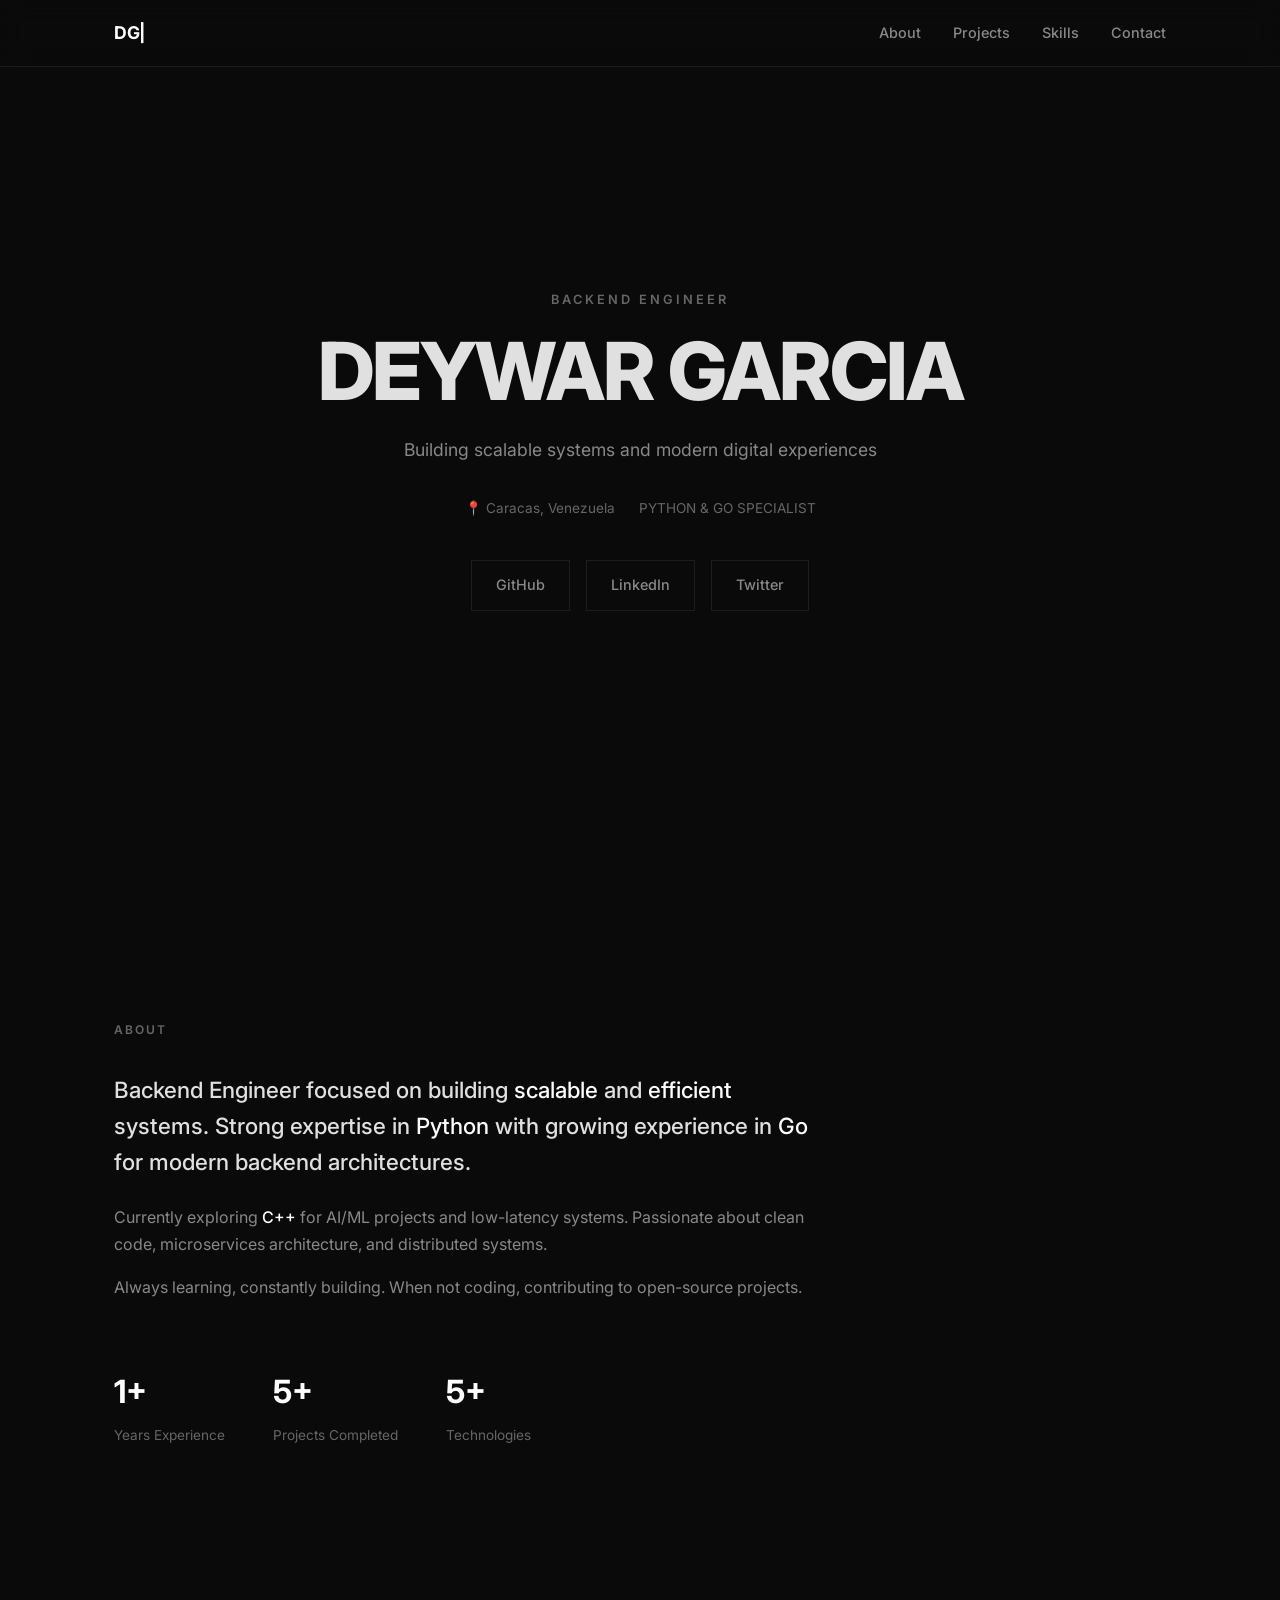
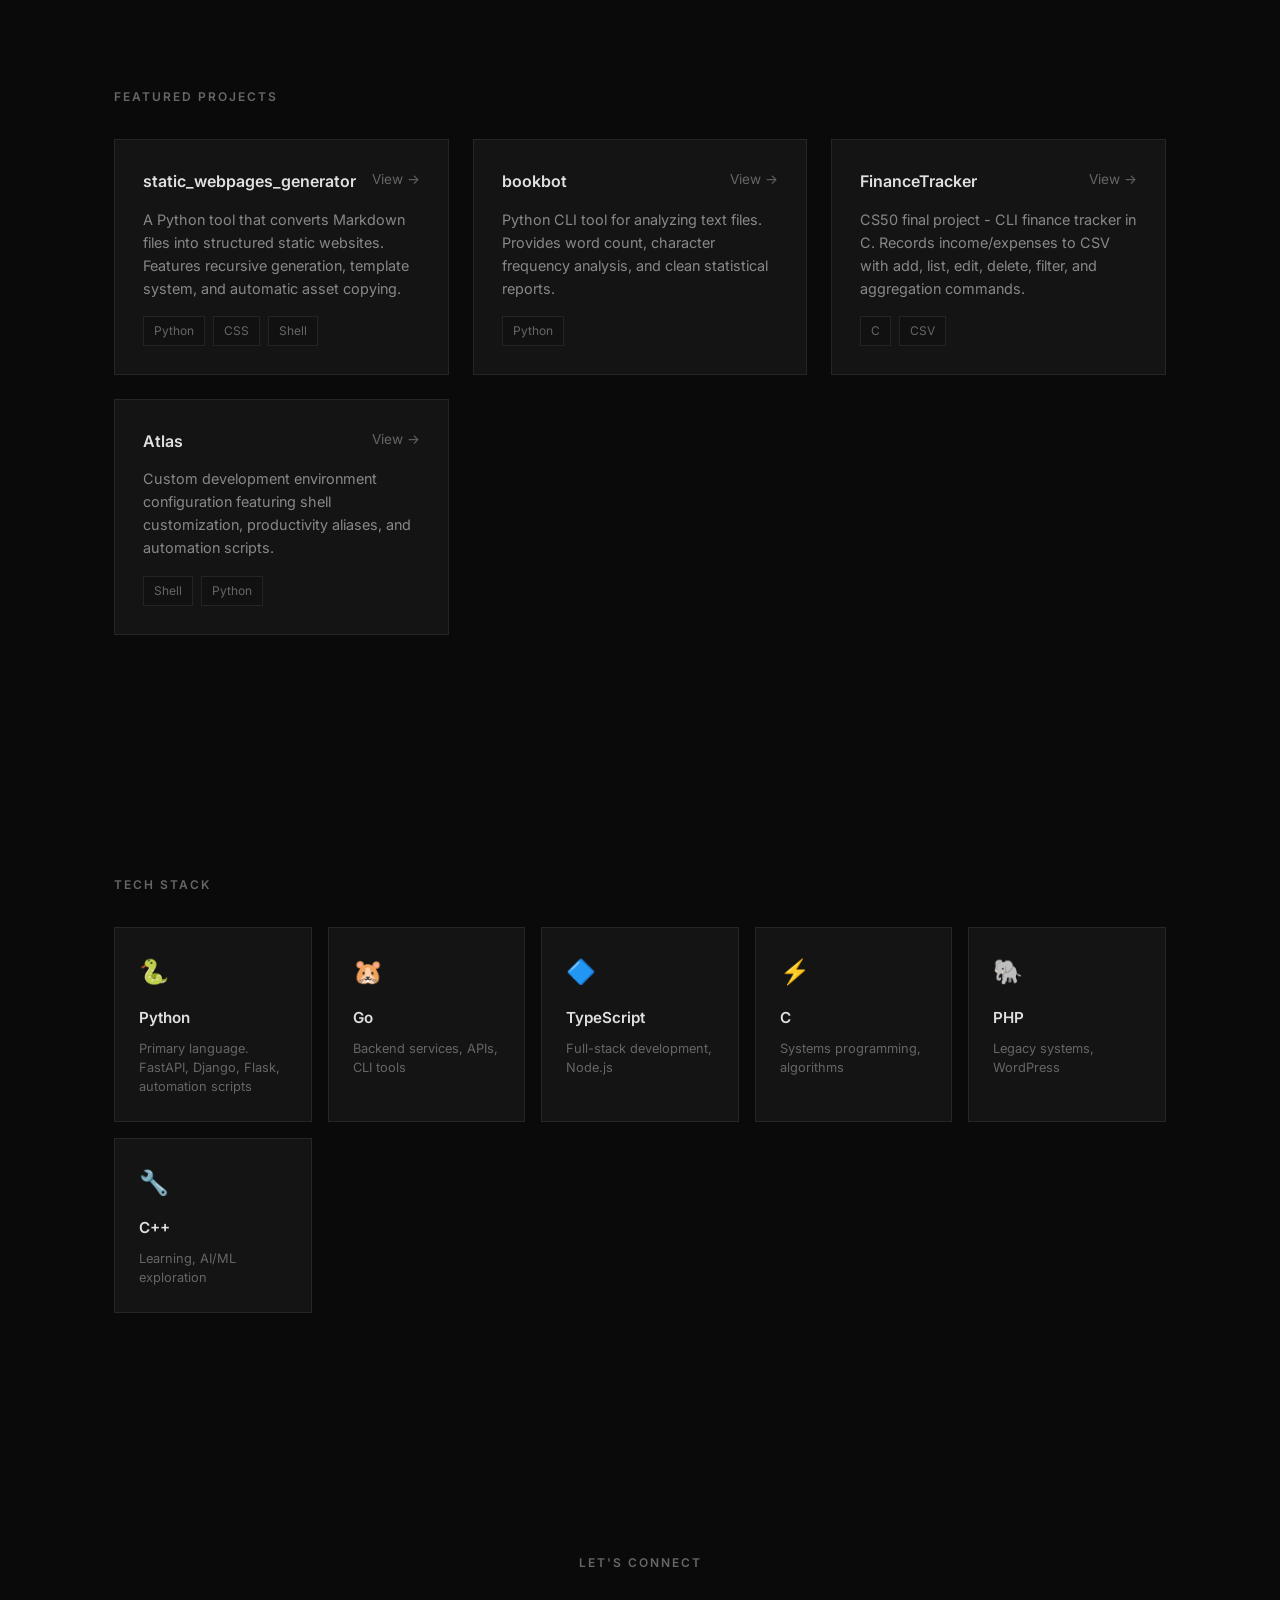
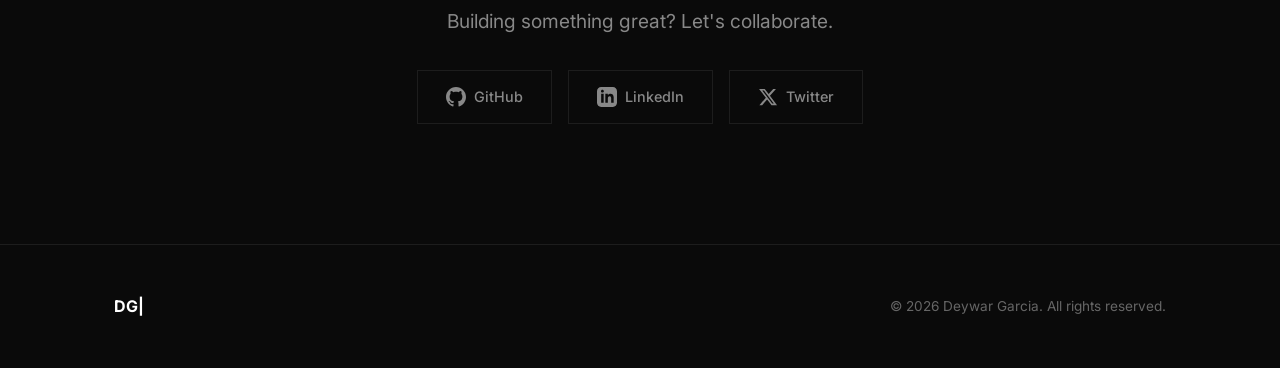
==== commit 32a28fdc: "changed simple numbers" ====
--- a/index.html
+++ b/index.html
@@ -52,11 +52,11 @@
                 </div>
                 <div class="about-stats">
                     <div class="stat-item">
-                        <span class="stat-value">3+</span>
+                        <span class="stat-value">1+</span>
                         <span class="stat-label">Years Experience</span>
                     </div>
                     <div class="stat-item">
-                        <span class="stat-value">15+</span>
+                        <span class="stat-value">5+</span>
                         <span class="stat-label">Projects Completed</span>
                     </div>
                     <div class="stat-item">
@@ -192,4 +192,4 @@
 
     <script src="script.js"></script>
 </body>
-</html>+</html>
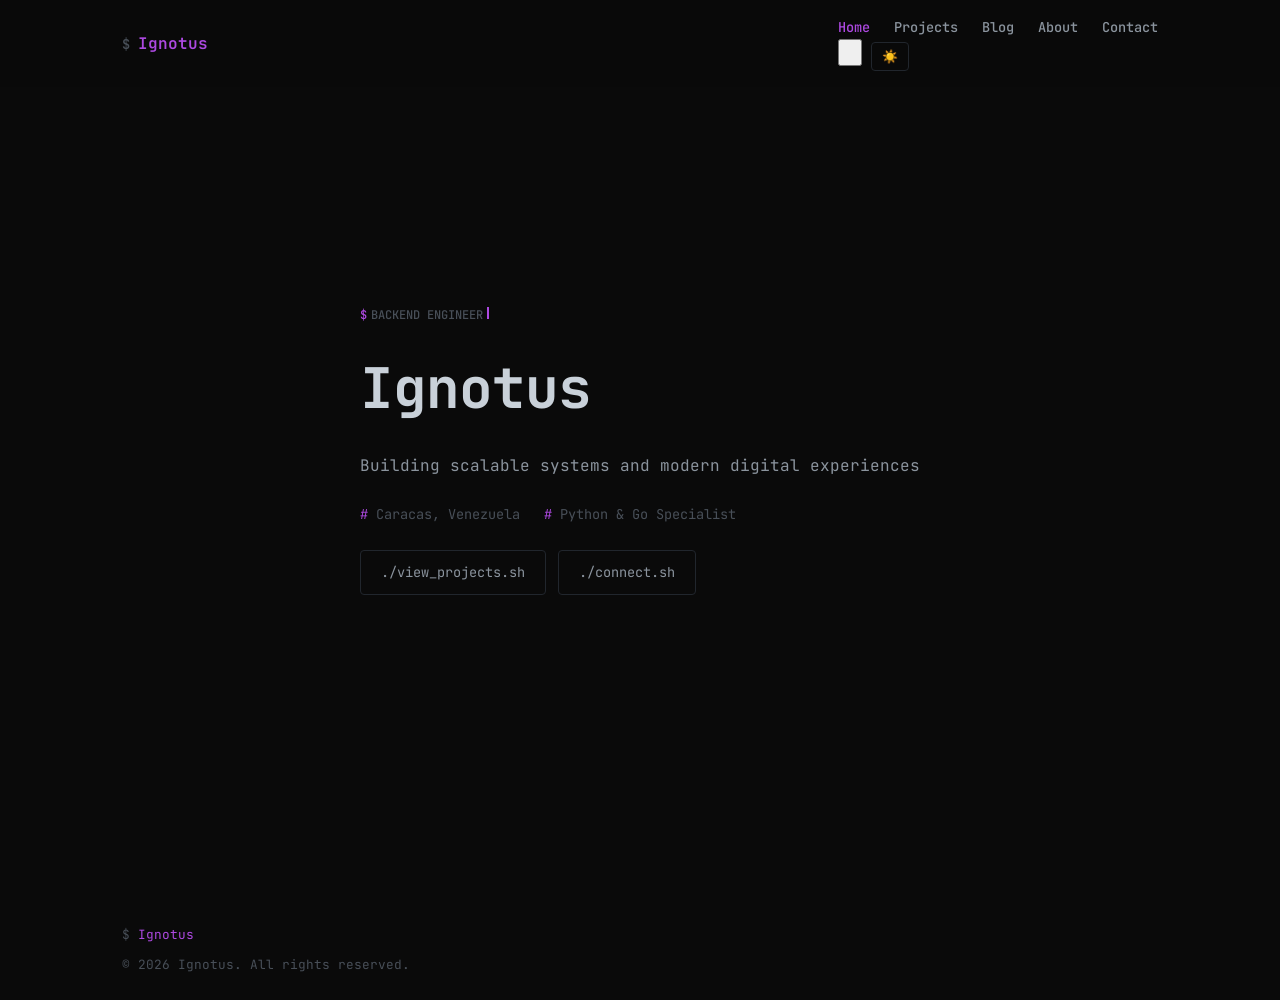
==== commit 42530981: "Enhance portfolio with terminal-like interface improvements - Added blinking cursor effect to hero s" ====
--- a/index.html
+++ b/index.html
@@ -3,180 +3,48 @@
 <head>
     <meta charset="UTF-8">
     <meta name="viewport" content="width=device-width, initial-scale=1.0">
-    <title>Deywar Garcia | Backend Engineer</title>
+    <title>Ignotus</title>
     <link rel="icon" href="data:image/svg+xml,<svg xmlns='http://www.w3.org/2000/svg' viewBox='0 0 100 100'><text y='.9em' font-size='90'>⌨</text></svg>">
     <link rel="preconnect" href="https://fonts.googleapis.com">
     <link rel="preconnect" href="https://fonts.gstatic.com" crossorigin>
-    <link href="https://fonts.googleapis.com/css2?family=Inter:wght@400;500;600;700;800&display=swap" rel="stylesheet">
+    <link href="https://fonts.googleapis.com/css2?family=Inter:wght@400;500;600;700&family=JetBrains+Mono:wght@400;500;600&display=swap" rel="stylesheet">
     <link rel="stylesheet" href="style.css">
-    <meta name="description" content="Deywar Garcia - Backend Engineer specializing in Python, Go, and scalable systems">
+    <meta name="description" content="Ignotus - Backend Engineer | Python & Go | Systems & Scale">
 </head>
 <body>
     <nav class="navbar">
         <div class="nav-content">
-            <a href="#" class="logo">DG|</a>
-            <ul class="nav-links">
-                <li><a href="#about">About</a></li>
-                <li><a href="#projects">Projects</a></li>
-                <li><a href="#skills">Skills</a></li>
-                <li><a href="#contact">Contact</a></li>
-            </ul>
+            <a href="index.html" class="logo">Ignotus</a>
+            <div class="nav-links-wrapper">
+                <ul class="nav-links">
+                    <li><a href="index.html" class="active">Home</a></li>
+                    <li><a href="projects.html">Projects</a></li>
+                    <li><a href="blog.html">Blog</a></li>
+                    <li><a href="about.html">About</a></li>
+                    <li><a href="contact.html">Contact</a></li>
+                </ul>
+                <div class="nav-controls">
+                    <button class="mobile-menu-btn" aria-label="Open menu">
+                        <svg viewBox="0 0 24 24" width="20" height="20" fill="currentColor"><path d="M3 6h18M3 12h18M3 18h18"/></svg>
+                    </button>
+                    <button class="theme-toggle" aria-label="Toggle theme">🌙</button>
+                </div>
+            </div>
         </div>
     </nav>
 
     <section class="hero">
         <div class="hero-content">
-            <p class="hero-label">BACKEND ENGINEER</p>
-            <h1 class="hero-name">DEYWAR GARCIA</h1>
-            <p class="hero-tagline">Building scalable systems and modern digital experiences</p>
+            <p class="hero-label mono">BACKEND ENGINEER<span class="cursor"></span></p>
+            <h1 class="hero-name">Ignotus</h1>
+            <p class="hero-tagline sans">Building scalable systems and modern digital experiences</p>
             <div class="hero-meta">
-                <span class="hero-location">📍 Caracas, Venezuela</span>
-                <span class="hero-role">PYTHON &amp; GO SPECIALIST</span>
+                <span class="hero-location">Caracas, Venezuela</span>
+                <span class="hero-role mono">Python & Go Specialist</span>
             </div>
             <div class="hero-links">
-                <a href="https://github.com/DantesSin616" target="_blank" rel="noopener noreferrer">GitHub</a>
-                <a href="https://www.linkedin.com/in/deywar-garcia-068132276/" target="_blank" rel="noopener noreferrer">LinkedIn</a>
-                <a href="https://x.com/GDeywar" target="_blank" rel="noopener noreferrer">Twitter</a>
-            </div>
-        </div>
-    </section>
-
-    <section id="about" class="section">
-        <div class="container">
-            <h2 class="section-label">About</h2>
-            <div class="about-content">
-                <div class="about-main">
-                    <p class="about-intro">Backend Engineer focused on building <span class="highlight">scalable</span> and <span class="highlight">efficient</span> systems. Strong expertise in <span class="highlight">Python</span> with growing experience in <span class="highlight">Go</span> for modern backend architectures.</p>
-                    <p class="about-text">Currently exploring <span class="highlight">C++</span> for AI/ML projects and low-latency systems. Passionate about clean code, microservices architecture, and distributed systems.</p>
-                    <p class="about-text">Always learning, constantly building. When not coding, contributing to open-source projects.</p>
-                </div>
-                <div class="about-stats">
-                    <div class="stat-item">
-                        <span class="stat-value">1+</span>
-                        <span class="stat-label">Years Experience</span>
-                    </div>
-                    <div class="stat-item">
-                        <span class="stat-value">5+</span>
-                        <span class="stat-label">Projects Completed</span>
-                    </div>
-                    <div class="stat-item">
-                        <span class="stat-value">5+</span>
-                        <span class="stat-label">Technologies</span>
-                    </div>
-                </div>
-            </div>
-        </div>
-    </section>
-
-    <section id="projects" class="section">
-        <div class="container">
-            <h2 class="section-label">Featured Projects</h2>
-            <div class="projects-grid">
-                <article class="project-card">
-                    <div class="project-header">
-                        <h3 class="project-title">static_webpages_generator</h3>
-                        <a href="https://github.com/DantesSin616/static_webpages_generator" class="project-link" target="_blank" rel="noopener noreferrer">View →</a>
-                    </div>
-                    <p class="project-desc">A Python tool that converts Markdown files into structured static websites. Features recursive generation, template system, and automatic asset copying.</p>
-                    <div class="project-techs">
-                        <span>Python</span>
-                        <span>CSS</span>
-                        <span>Shell</span>
-                    </div>
-                </article>
-                <article class="project-card">
-                    <div class="project-header">
-                        <h3 class="project-title">bookbot</h3>
-                        <a href="https://github.com/DantesSin616/bookbot" class="project-link" target="_blank" rel="noopener noreferrer">View →</a>
-                    </div>
-                    <p class="project-desc">Python CLI tool for analyzing text files. Provides word count, character frequency analysis, and clean statistical reports.</p>
-                    <div class="project-techs">
-                        <span>Python</span>
-                    </div>
-                </article>
-                <article class="project-card">
-                    <div class="project-header">
-                        <h3 class="project-title">FinanceTracker</h3>
-                        <a href="https://github.com/DantesSin616/FinanceTracker" class="project-link" target="_blank" rel="noopener noreferrer">View →</a>
-                    </div>
-                    <p class="project-desc">CS50 final project - CLI finance tracker in C. Records income/expenses to CSV with add, list, edit, delete, filter, and aggregation commands.</p>
-                    <div class="project-techs">
-                        <span>C</span>
-                        <span>CSV</span>
-                    </div>
-                </article>
-                <article class="project-card">
-                    <div class="project-header">
-                        <h3 class="project-title">Atlas</h3>
-                        <a href="https://github.com/DantesSin616/Atlas" class="project-link" target="_blank" rel="noopener noreferrer">View →</a>
-                    </div>
-                    <p class="project-desc">Custom development environment configuration featuring shell customization, productivity aliases, and automation scripts.</p>
-                    <div class="project-techs">
-                        <span>Shell</span>
-                        <span>Python</span>
-                    </div>
-                </article>
-            </div>
-        </div>
-    </section>
-
-    <section id="skills" class="section">
-        <div class="container">
-            <h2 class="section-label">Tech Stack</h2>
-            <div class="skills-grid">
-                <div class="skill-item">
-                    <div class="skill-icon">🐍</div>
-                    <h3>Python</h3>
-                    <p>Primary language. FastAPI, Django, Flask, automation scripts</p>
-                </div>
-                <div class="skill-item">
-                    <div class="skill-icon">🐹</div>
-                    <h3>Go</h3>
-                    <p>Backend services, APIs, CLI tools</p>
-                </div>
-                <div class="skill-item">
-                    <div class="skill-icon">🔷</div>
-                    <h3>TypeScript</h3>
-                    <p>Full-stack development, Node.js</p>
-                </div>
-                <div class="skill-item">
-                    <div class="skill-icon">⚡</div>
-                    <h3>C</h3>
-                    <p>Systems programming, algorithms</p>
-                </div>
-                <div class="skill-item">
-                    <div class="skill-icon">🐘</div>
-                    <h3>PHP</h3>
-                    <p>Legacy systems, WordPress</p>
-                </div>
-                <div class="skill-item">
-                    <div class="skill-icon">🔧</div>
-                    <h3>C++</h3>
-                    <p>Learning, AI/ML exploration</p>
-                </div>
-            </div>
-        </div>
-    </section>
-
-    <section id="contact" class="section contact-section">
-        <div class="container">
-            <h2 class="section-label">Let's Connect</h2>
-            <div class="contact-content">
-                <p class="contact-intro">Building something great? Let's collaborate.</p>
-                <div class="contact-links">
-                    <a href="https://github.com/DantesSin616" target="_blank" rel="noopener noreferrer">
-                        <svg viewBox="0 0 24 24" width="20" height="20" fill="currentColor"><path d="M12 0c-6.626 0-12 5.373-12 12 0 5.302 3.438 9.8 8.207 11.387.599.111.793-.261.793-.577v-2.234c-3.338.726-4.033-1.416-4.033-1.416-.546-1.387-1.333-1.756-1.333-1.756-1.089-.745.083-.729.083-.729 1.205.084 1.839 1.237 1.839 1.237 1.07 1.834 2.807 1.304 3.492.997.107-.775.418-1.305.762-1.604-2.665-.305-5.467-1.334-5.467-5.931 0-1.311.469-2.381 1.236-3.221-.124-.303-.535-1.524.117-3.176 0 0 1.008-.322 3.301 1.23.957-.266 1.983-.399 3.003-.404 1.02.005 2.047.138 3.006.404 2.291-1.552 3.297-1.23 3.297-1.23.653 1.653.242 2.874.118 3.176.77.84 1.235 1.911 1.235 3.221 0 4.609-2.807 5.624-5.479 5.921.43.372.823 1.102.823 2.222v3.293c0 .319.192.694.801.576 4.765-1.589 8.199-6.086 8.199-11.386 0-6.627-5.373-12-12-12z"/></svg>
-                        GitHub
-                    </a>
-                    <a href="https://www.linkedin.com/in/deywar-garcia-068132276/" target="_blank" rel="noopener noreferrer">
-                        <svg viewBox="0 0 24 24" width="20" height="20" fill="currentColor"><path d="M19 0h-14c-2.761 0-5 2.239-5 5v14c0 2.761 2.239 5 5 5h14c2.762 0 5-2.239 5-5v-14c0-2.761-2.238-5-5-5zm-11 19h-3v-11h3v11zm-1.5-12.268c-.966 0-1.75-.79-1.75-1.764s.784-1.764 1.75-1.764 1.75.79 1.75 1.764-.783 1.764-1.75 1.764zm13.5 12.268h-3v-5.604c0-3.368-4-3.113-4 0v5.604h-3v-11h3v1.765c1.396-2.586 7-2.777 7 2.476v6.759z"/></svg>
-                        LinkedIn
-                    </a>
-                    <a href="https://x.com/GDeywar" target="_blank" rel="noopener noreferrer">
-                        <svg viewBox="0 0 24 24" width="20" height="20" fill="currentColor"><path d="M18.244 2.25h3.308l-7.227 8.26 8.502 11.24H16.17l-5.214-6.817L4.99 21.75H1.68l7.73-8.835L1.254 2.25H8.08l4.713 6.231zm-1.161 17.52h1.833L7.084 4.126H5.117z"/></svg>
-                        Twitter
-                    </a>
-                </div>
+                <a href="projects.html">./view_projects.sh</a>
+                <a href="contact.html">./connect.sh</a>
             </div>
         </div>
     </section>
@@ -184,12 +52,12 @@
     <footer class="footer">
         <div class="container">
             <div class="footer-content">
-                <p class="footer-logo">DG|</p>
-                <p class="footer-copy">© 2026 Deywar Garcia. All rights reserved.</p>
+                <p class="footer-logo mono">Ignotus</p>
+                <p class="footer-copy">© 2026 Ignotus. All rights reserved.</p>
             </div>
         </div>
     </footer>
 
     <script src="script.js"></script>
 </body>
-</html>
+</html>
--- a/style.css
+++ b/style.css
@@ -1,15 +1,35 @@
 :root {
     --bg-primary: #0a0a0a;
     --bg-secondary: #111111;
-    --bg-card: #141414;
-    --text-primary: #e0e0e0;
-    --text-secondary: #888888;
-    --text-muted: #666666;
-    --accent: #ffffff;
-    --accent-dim: #aaaaaa;
-    --border: rgba(255, 255, 255, 0.08);
-    --border-hover: rgba(255, 255, 255, 0.15);
-    --font-sans: 'Inter', -apple-system, BlinkMacSystemFont, 'Segoe UI', sans-serif;
+    --bg-card: #0d0d0d;
+    --bg-nav: rgba(10, 10, 10, 0.85);
+    --text-primary: #c9d1d9;
+    --text-secondary: #8b949e;
+    --text-muted: #484f58;
+    --accent: #AD49E1;
+    --accent-dim: #7A1CAC;
+    --accent-glow: rgba(173, 73, 225, 0.4);
+    --border: #21262d;
+    --border-hover: #30363d;
+    --success: #3fb950;
+    --error: #f85149;
+    --warning: #d29922;
+    --font-mono: 'JetBrains Mono', 'Fira Code', 'Courier New', monospace;
+    --font-sans: 'JetBrains Mono', 'Fira Code', 'Courier New', monospace;
+}
+
+[data-theme="light"] {
+    --bg-primary: #f6f8fa;
+    --bg-secondary: #ffffff;
+    --bg-card: #ffffff;
+    --bg-nav: rgba(246, 248, 250, 0.85);
+    --text-primary: #24292f;
+    --text-secondary: #57606a;
+    --text-muted: #8b949e;
+    --accent: #7A1CAC;
+    --accent-dim: #AD49E1;
+    --border: #d0d7de;
+    --border-hover: #d8dee4;
 }
 
 * {
@@ -18,18 +38,50 @@
     box-sizing: border-box;
 }
 
+/* Terminal-like cursor styling */
+.cursor {
+    display: inline-block;
+    width: 2px;
+    height: 1em;
+    background-color: var(--accent);
+    margin-left: 2px;
+}
+
+.cursor-solid {
+    opacity: 1;
+}
+
+/* Terminal-like box for code/output */
+.terminal-box {
+    background: var(--bg-card);
+    border: 1px solid var(--border);
+    border-radius: 4px;
+    padding: 16px;
+    margin: 16px 0;
+    font-family: var(--font-mono);
+    font-size: 0.9rem;
+}
+
+.output-line {
+    display: block;
+    margin: 4px 0;
+    color: var(--text-primary);
+    line-height: 1.4;
+}
+
 html {
     scroll-behavior: smooth;
 }
 
 body {
-    font-family: var(--font-sans);
+    font-family: var(--font-mono);
     background-color: var(--bg-primary);
     color: var(--text-primary);
     line-height: 1.7;
-    font-size: 16px;
+    font-size: 15px;
     -webkit-font-smoothing: antialiased;
     -moz-osx-font-smoothing: grayscale;
+    transition: background-color 0.3s, color 0.3s;
 }
 
 a {
@@ -40,7 +92,7 @@
 .container {
     max-width: 1100px;
     margin: 0 auto;
-    padding: 0 24px;
+    padding: 0 32px;
 }
 
 .navbar {
@@ -48,57 +100,71 @@
     top: 0;
     left: 0;
     width: 100%;
-    background: rgba(10, 10, 10, 0.9);
+    background: var(--bg-nav);
     backdrop-filter: blur(12px);
     -webkit-backdrop-filter: blur(12px);
-    border-bottom: 1px solid var(--border);
     z-index: 100;
 }
 
 .nav-content {
     max-width: 1100px;
     margin: 0 auto;
-    padding: 18px 24px;
+    padding: 16px 32px;
     display: flex;
     justify-content: space-between;
     align-items: center;
 }
 
 .logo {
-    font-size: 1.1rem;
-    font-weight: 700;
-    color: var(--accent);
-    letter-spacing: -0.5px;
+    font-size: 1rem;
+    font-weight: 600;
+    color: var(--accent);
+}
+
+.logo::before {
+    content: "$ ";
+    color: var(--text-muted);
+    font-size: 0.85rem;
 }
 
 .nav-links {
     display: flex;
     list-style: none;
-    gap: 32px;
+    gap: 24px;
+    align-items: center;
+}
+
+.nav-links li {
+    display: flex;
+    align-items: center;
 }
 
 .nav-links a {
     color: var(--text-secondary);
-    font-size: 0.9rem;
+    font-size: 0.85rem;
     font-weight: 500;
     transition: color 0.2s;
 }
 
-.nav-links a:hover {
-    color: var(--accent);
-}
-
-.section {
-    padding: 120px 0;
-}
-
-.section-label {
-    font-size: 0.75rem;
-    font-weight: 600;
+.nav-links a:hover,
+.nav-links a.active {
+    color: var(--accent);
+}
+
+.theme-toggle {
+    background: transparent;
+    border: 1px solid var(--border);
     color: var(--text-muted);
-    text-transform: uppercase;
-    letter-spacing: 2px;
-    margin-bottom: 32px;
+    padding: 6px 10px;
+    cursor: pointer;
+    font-size: 0.8rem;
+    border-radius: 4px;
+    transition: all 0.2s;
+}
+
+.theme-toggle:hover {
+    border-color: var(--accent);
+    color: var(--accent);
 }
 
 .hero {
@@ -110,63 +176,70 @@
 }
 
 .hero-content {
-    text-align: center;
-    max-width: 700px;
+    text-align: left;
+    max-width: 600px;
 }
 
 .hero-label {
-    font-size: 0.8rem;
-    font-weight: 600;
+    font-size: 0.75rem;
+    font-weight: 500;
     color: var(--text-muted);
-    text-transform: uppercase;
-    letter-spacing: 3px;
     margin-bottom: 16px;
+    display: flex;
+    align-items: baseline;
+    gap: 4px;
+}
+
+.hero-label::before {
+    content: "$ ";
+    color: var(--accent);
+}
+
+.hero-label .cursor {
+    height: 1em;
+    margin-left: 0;
 }
 
 .hero-name {
-    font-size: clamp(2.5rem, 8vw, 5rem);
-    font-weight: 800;
-    letter-spacing: -2px;
-    margin-bottom: 20px;
-    line-height: 1.1;
+    font-size: clamp(2rem, 6vw, 3.5rem);
+    font-weight: 700;
+    letter-spacing: -1px;
+    margin-bottom: 16px;
 }
 
 .hero-tagline {
-    font-size: 1.1rem;
-    color: var(--text-secondary);
-    margin-bottom: 32px;
-    font-weight: 400;
+    font-size: 1rem;
+    color: var(--text-secondary);
+    margin-bottom: 24px;
 }
 
 .hero-meta {
     display: flex;
-    justify-content: center;
     gap: 24px;
-    margin-bottom: 40px;
-    flex-wrap: wrap;
-}
-
-.hero-location,
-.hero-role {
+    margin-bottom: 24px;
     font-size: 0.85rem;
     color: var(--text-muted);
 }
 
+.hero-location::before,
+.hero-role::before {
+    content: "# ";
+    color: var(--accent);
+}
+
 .hero-links {
     display: flex;
-    justify-content: center;
-    gap: 16px;
-    flex-wrap: wrap;
+    gap: 12px;
 }
 
 .hero-links a {
-    padding: 12px 24px;
-    background: transparent;
-    border: 1px solid var(--border);
-    color: var(--text-secondary);
-    font-size: 0.9rem;
-    font-weight: 500;
+    padding: 10px 20px;
+    border: 1px solid var(--border);
+    color: var(--text-secondary);
+    font-size: 0.85rem;
     transition: all 0.2s;
+    border-radius: 4px;
+    display: inline-block;
 }
 
 .hero-links a:hover {
@@ -174,293 +247,398 @@
     color: var(--accent);
 }
 
-.about-content {
-    display: grid;
-    grid-template-columns: 1fr;
-    gap: 48px;
-}
-
-.about-main {
-    max-width: 700px;
-}
-
-.about-intro {
-    font-size: 1.4rem;
-    font-weight: 500;
-    line-height: 1.6;
-    margin-bottom: 24px;
+/* Page header - balanced spacing */
+.page-header {
+    padding: 80px 0 20px;
+}
+
+.page-title {
+    font-size: 1.75rem;
+    font-weight: 700;
+    letter-spacing: -0.5px;
+    margin-bottom: 6px;
+}
+
+.page-title::before {
+    content: "$ ";
+    color: var(--accent);
+}
+
+.page-subtitle {
+    font-size: 1rem;
+    color: var(--text-secondary);
+    max-width: 600px;
+}
+
+/* Section - balanced padding */
+.section {
+    padding: 40px 0;
+}
+
+.sub-section {
+    margin-bottom: 32px;
+}
+
+.sub-section-title {
+    font-size: 1rem;
+    font-weight: 600;
+    margin-bottom: 12px;
     color: var(--text-primary);
 }
 
-.about-text {
-    color: var(--text-secondary);
-    margin-bottom: 16px;
-    font-size: 1rem;
-}
-
-.highlight {
-    color: var(--accent);
-    font-weight: 500;
-}
-
-.about-stats {
-    display: flex;
-    gap: 48px;
-    flex-wrap: wrap;
-}
-
-.stat-item {
-    display: flex;
-    flex-direction: column;
-    gap: 4px;
-}
-
-.stat-value {
-    font-size: 2rem;
-    font-weight: 700;
-    color: var(--accent);
-}
-
-.stat-label {
-    font-size: 0.85rem;
-    color: var(--text-muted);
-}
-
+.sub-section-title::before {
+    content: "> ";
+    color: var(--accent);
+}
+
+/* Projects grid */
 .projects-grid {
     display: grid;
     grid-template-columns: repeat(auto-fit, minmax(300px, 1fr));
-    gap: 24px;
+    gap: 20px;
 }
 
 .project-card {
     background: var(--bg-card);
     border: 1px solid var(--border);
-    padding: 28px;
+    padding: 24px;
+    border-radius: 8px;
     transition: all 0.2s;
 }
 
 .project-card:hover {
-    border-color: var(--border-hover);
+    border-color: var(--accent);
+    transform: translateY(-2px);
 }
 
 .project-header {
     display: flex;
     justify-content: space-between;
     align-items: flex-start;
-    margin-bottom: 12px;
+    margin-bottom: 8px;
 }
 
 .project-title {
-    font-size: 1rem;
+    font-size: 0.9rem;
     font-weight: 600;
     color: var(--text-primary);
 }
 
 .project-link {
-    font-size: 0.85rem;
-    color: var(--text-muted);
-    transition: color 0.2s;
+    font-size: 0.75rem;
+    color: var(--accent);
     flex-shrink: 0;
-    margin-left: 16px;
-}
-
-.project-link:hover {
-    color: var(--accent);
 }
 
 .project-desc {
     color: var(--text-secondary);
-    font-size: 0.9rem;
-    line-height: 1.6;
-    margin-bottom: 16px;
+    font-size: 0.8rem;
+    line-height: 1.5;
+    margin-bottom: 10px;
 }
 
 .project-techs {
     display: flex;
-    gap: 8px;
+    gap: 6px;
     flex-wrap: wrap;
 }
 
 .project-techs span {
-    padding: 4px 10px;
+    padding: 2px 6px;
     background: var(--bg-secondary);
     border: 1px solid var(--border);
-    font-size: 0.75rem;
-    color: var(--text-muted);
-}
-
+    font-size: 0.65rem;
+    color: var(--accent);
+    border-radius: 3px;
+}
+
+/* Skills grid */
 .skills-grid {
     display: grid;
-    grid-template-columns: repeat(auto-fit, minmax(180px, 1fr));
+    grid-template-columns: repeat(auto-fit, minmax(160px, 1fr));
     gap: 16px;
 }
 
 .skill-item {
     background: var(--bg-card);
     border: 1px solid var(--border);
-    padding: 24px;
-    transition: all 0.2s;
+    padding: 20px;
+    border-radius: 8px;
+    text-align: center;
 }
 
 .skill-item:hover {
-    border-color: var(--border-hover);
+    border-color: var(--accent);
 }
 
 .skill-icon {
-    font-size: 1.5rem;
-    margin-bottom: 12px;
+    font-size: 1.2rem;
+    margin-bottom: 6px;
 }
 
 .skill-item h3 {
-    font-size: 0.95rem;
+    font-size: 0.8rem;
     font-weight: 600;
     color: var(--text-primary);
-    margin-bottom: 8px;
+    margin-bottom: 4px;
 }
 
 .skill-item p {
+    font-size: 0.7rem;
+    color: var(--text-muted);
+}
+
+/* Footer */
+.footer {
+    padding: 24px 0;
+}
+
+.footer-content {
+    display: flex;
+    justify-content: space-between;
     font-size: 0.8rem;
+}
+
+.footer-logo {
+    color: var(--accent);
+}
+
+.footer-logo::before {
+    content: "$ ";
     color: var(--text-muted);
-    line-height: 1.5;
-}
-
+}
+
+.footer-copy {
+    color: var(--text-muted);
+}
+
+/* Contact section */
 .contact-section {
+    max-width: 600px;
+    margin: 0 auto;
+}
+
+.contact-intro {
+    font-size: 1rem;
+    color: var(--text-secondary);
+    margin-bottom: 24px;
     text-align: center;
 }
 
-.contact-intro {
-    font-size: 1.2rem;
-    color: var(--text-secondary);
+.contact-profiles {
+    display: flex;
+    justify-content: center;
+    gap: 12px;
+    flex-wrap: wrap;
     margin-bottom: 32px;
 }
 
-.contact-links {
-    display: flex;
-    justify-content: center;
-    gap: 16px;
-    flex-wrap: wrap;
-}
-
-.contact-links a {
+.contact-profiles a {
     display: flex;
     align-items: center;
-    gap: 8px;
-    padding: 14px 28px;
-    background: transparent;
-    border: 1px solid var(--border);
-    color: var(--text-secondary);
+    gap: 6px;
+    padding: 10px 16px;
+    border: 1px solid var(--border);
+    color: var(--text-secondary);
+    font-size: 0.8rem;
+    transition: all 0.2s;
+    border-radius: 4px;
+}
+
+.contact-profiles a:hover {
+    border-color: var(--accent);
+    color: var(--accent);
+}
+
+.contact-profiles svg {
+    flex-shrink: 0;
+}
+
+.contact-form {
+    background: var(--bg-card);
+    border: 1px solid var(--border);
+    padding: 28px;
+    border-radius: 8px;
+    max-width: 500px;
+    margin: 0 auto;
+}
+
+.form-group {
+    margin-bottom: 14px;
+}
+
+.form-group label {
+    display: block;
+    font-size: 0.8rem;
+    font-weight: 500;
+    color: var(--text-secondary);
+    margin-bottom: 6px;
+}
+
+.form-group label::before {
+    content: "$ ";
+    color: var(--accent);
+}
+
+.form-group input,
+.form-group textarea {
+    width: 100%;
+    padding: 10px 12px;
+    background: var(--bg-secondary);
+    border: 1px solid var(--border);
+    border-radius: 4px;
+    color: var(--text-primary);
     font-size: 0.9rem;
-    font-weight: 500;
+    font-family: var(--font-mono);
+}
+
+.form-group input:focus,
+.form-group textarea:focus {
+    outline: none;
+    border-color: var(--accent);
+}
+
+.form-group textarea {
+    min-height: 100px;
+    resize: vertical;
+}
+
+.form-submit {
+    width: 100%;
+    padding: 12px;
+    background: var(--accent);
+    border: none;
+    border-radius: 4px;
+    color: white;
+    font-size: 0.85rem;
+    font-weight: 600;
+    font-family: var(--font-mono);
+    cursor: pointer;
     transition: all 0.2s;
 }
 
-.contact-links a:hover {
-    border-color: var(--accent);
-    color: var(--accent);
-}
-
-.contact-links svg {
-    flex-shrink: 0;
-}
-
-.footer {
-    padding: 48px 0;
-    border-top: 1px solid var(--border);
-}
-
-.footer-content {
-    display: flex;
-    justify-content: space-between;
-    align-items: center;
-    flex-wrap: wrap;
-    gap: 16px;
-}
-
-.footer-logo {
-    font-size: 1rem;
-    font-weight: 700;
-    color: var(--accent);
-}
-
-.footer-copy {
-    font-size: 0.85rem;
-    color: var(--text-muted);
-}
-
+.form-submit:hover {
+    background: var(--accent-dim);
+}
+
+.form-submit:disabled {
+    opacity: 0.5;
+    cursor: not-allowed;
+}
+
+.form-status {
+    margin-top: 10px;
+    text-align: center;
+    font-size: 0.8rem;
+}
+
+.form-status.success {
+    color: var(--success);
+}
+
+.form-status.error {
+    color: var(--error);
+}
+
+/* Mobile responsive */
 @media (max-width: 768px) {
-    .nav-links {
-        display: none;
-    }
-
-    .hero {
-        padding: 80px 24px;
-    }
-
-    .hero-name {
-        font-size: 2.5rem;
-    }
-
-    .hero-meta {
+    .projects-grid {
+        grid-template-columns: 1fr;
+    }
+
+    .skills-grid {
+        grid-template-columns: repeat(2, 1fr);
+    }
+
+    .contact-profiles {
+        flex-direction: column;
+    }
+
+    .contact-profiles a {
+        width: 100%;
+        justify-content: center;
+    }
+
+    .footer-content {
         flex-direction: column;
         gap: 8px;
     }
 
-    .hero-links {
+    /* Mobile navigation */
+    .nav-links-wrapper {
+        display: flex;
+        justify-content: space-between;
+        align-items: center;
+        width: 100%;
+    }
+
+    .nav-links {
+        position: fixed;
+        top: 60px;
+        left: 0;
+        width: 100%;
+        background: var(--bg-nav);
+        backdrop-filter: blur(12px);
+        -webkit-backdrop-filter: blur(12px);
         flex-direction: column;
+        align-items: stretch;
+        gap: 0;
+        max-height: 0;
+        overflow: hidden;
+        transition: max-height 0.3s ease-out;
+        z-index: 99;
+    }
+
+    .nav-links.active {
+        max-height: 300px;
+        transition: max-height 0.3s ease-in;
+    }
+
+    .nav-links li {
+        width: 100%;
+    }
+
+    .nav-links a {
+        display: block;
+        padding: 16px 32px;
+        text-align: left;
+        border-top: 1px solid var(--border);
+    }
+
+    .nav-controls {
+        display: flex;
+        gap: 12px;
         align-items: center;
     }
 
-    .hero-links a {
-        width: 100%;
-        max-width: 200px;
-    }
-
-    .section {
-        padding: 80px 0;
-    }
-
-    .about-stats {
-        gap: 32px;
-    }
-
-    .projects-grid {
-        grid-template-columns: 1fr;
-    }
-
-    .skills-grid {
-        grid-template-columns: repeat(2, 1fr);
-    }
-
-    .contact-links {
-        flex-direction: column;
-        align-items: center;
-    }
-
-    .contact-links a {
-        width: 100%;
-        max-width: 200px;
-        justify-content: center;
-    }
+    .mobile-menu-btn {
+        background: transparent;
+        border: none;
+        color: var(--text-secondary);
+        font-size: 1.2rem;
+        cursor: pointer;
+        padding: 8px;
+        transition: color 0.2s;
+    }
+
+    .mobile-menu-btn:hover {
+        color: var(--accent);
+    }
+
+    .theme-toggle {
+        background: transparent;
+        border: 1px solid var(--border);
+        color: var(--text-muted);
+        padding: 6px 10px;
+        cursor: pointer;
+        font-size: 0.8rem;
+        border-radius: 4px;
+        transition: all 0.2s;
+    }
+}
 
     .footer-content {
         flex-direction: column;
-        text-align: center;
-    }
-}
-
-@media (max-width: 480px) {
-    .skills-grid {
-        grid-template-columns: 1fr;
-    }
-}
-
-.fade-in {
-    opacity: 0;
-    transform: translateY(20px);
-    transition: opacity 0.6s ease, transform 0.6s ease;
-}
-
-.fade-in.visible {
-    opacity: 1;
-    transform: translateY(0);
+        gap: 8px;
+    }
 }
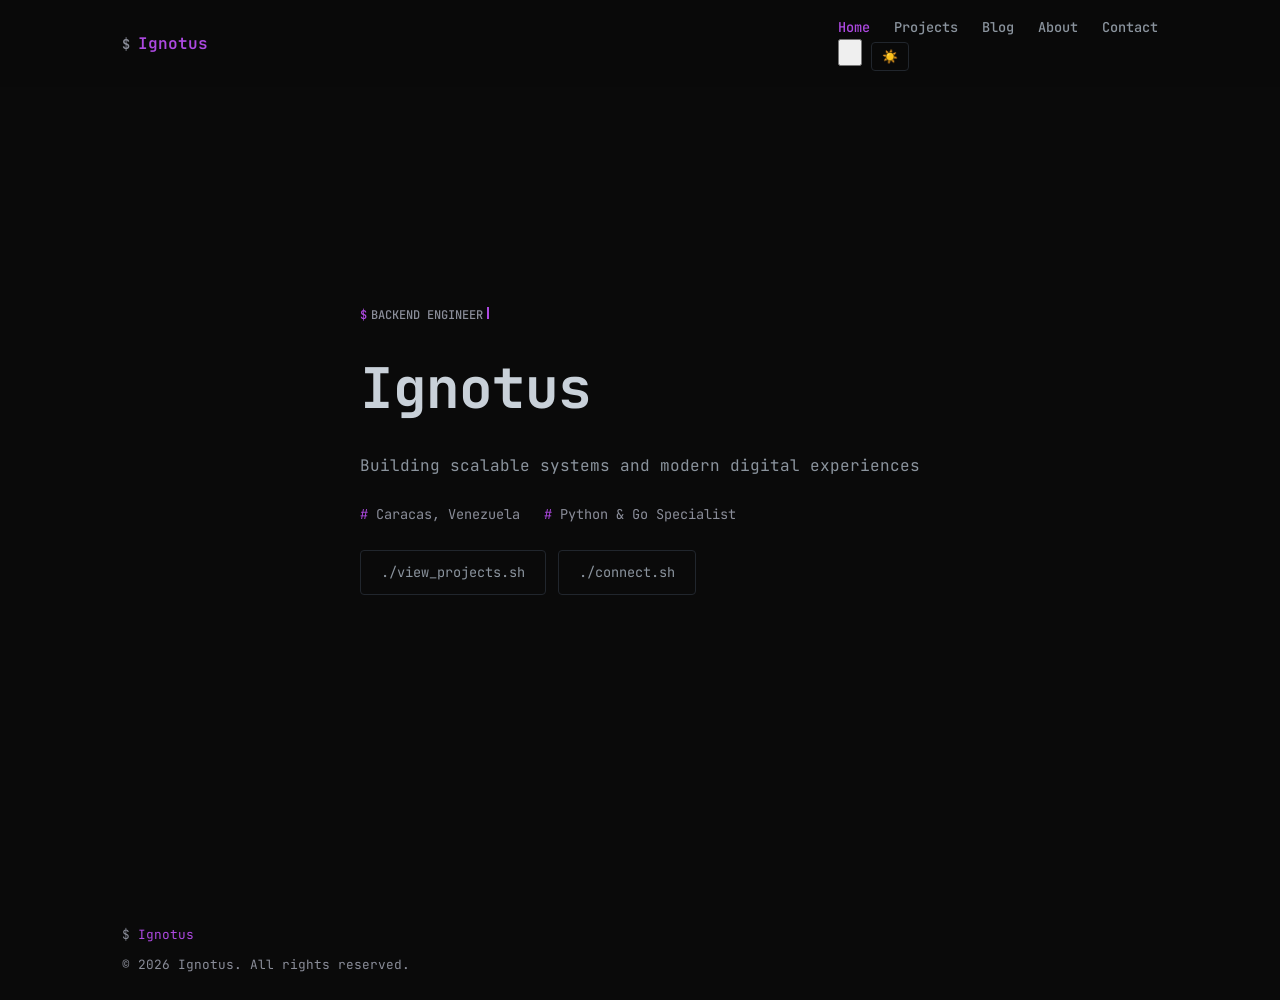
==== commit 18864587: "blog segment added plus some gitignore files moved" ====
--- a/index.html
+++ b/index.html
@@ -10,8 +10,16 @@
     <link href="https://fonts.googleapis.com/css2?family=Inter:wght@400;500;600;700&family=JetBrains+Mono:wght@400;500;600&display=swap" rel="stylesheet">
     <link rel="stylesheet" href="style.css">
     <meta name="description" content="Ignotus - Backend Engineer | Python & Go | Systems & Scale">
+    <meta property="og:title" content="Ignotus - Backend Engineer Portfolio">
+    <meta property="og:description" content="Ignotus - Backend Engineer specializing in Python, Go, and scalable systems. View projects and get in touch.">
+    <meta property="og:type" content="website">
+    <meta property="og:site_name" content="Ignotus">
+    <meta name="twitter:card" content="summary_large_image">
+    <meta name="twitter:title" content="Ignotus - Backend Engineer Portfolio">
+    <meta name="twitter:description" content="Ignotus - Backend Engineer specializing in Python, Go, and scalable systems. View projects and get in touch.">
 </head>
 <body>
+    <a href="#main-content" class="skip-link">Skip to main content</a>
     <nav class="navbar">
         <div class="nav-content">
             <a href="index.html" class="logo">Ignotus</a>
@@ -32,6 +40,7 @@
             </div>
         </div>
     </nav>
+    <div id="main-content">
 
     <section class="hero">
         <div class="hero-content">
@@ -48,6 +57,7 @@
             </div>
         </div>
     </section>
+</div>
 
     <footer class="footer">
         <div class="container">
--- a/style.css
+++ b/style.css
@@ -5,7 +5,7 @@
     --bg-nav: rgba(10, 10, 10, 0.85);
     --text-primary: #c9d1d9;
     --text-secondary: #8b949e;
-    --text-muted: #484f58;
+    --text-muted: #8a8d99;
     --accent: #AD49E1;
     --accent-dim: #7A1CAC;
     --accent-glow: rgba(173, 73, 225, 0.4);
@@ -25,7 +25,7 @@
     --bg-nav: rgba(246, 248, 250, 0.85);
     --text-primary: #24292f;
     --text-secondary: #57606a;
-    --text-muted: #8b949e;
+    --text-muted: #666e7d;
     --accent: #7A1CAC;
     --accent-dim: #AD49E1;
     --border: #d0d7de;
@@ -36,6 +36,27 @@
     margin: 0;
     padding: 0;
     box-sizing: border-box;
+}
+
+/* Skip to main content link */
+.skip-link {
+    position: absolute;
+    top: -40px;
+    left: 0;
+    background: var(--bg-primary);
+    color: var(--text-primary);
+    padding: 8px 12px;
+    z-index: 100;
+    transition: top 0.3s ease-in-out;
+    font-size: 0.85rem;
+    text-decoration: none;
+    border-radius: 0 0 4px 4px;
+}
+
+.skip-link:focus {
+    top: 0;
+    outline: 2px solid var(--accent);
+    outline-offset: 2px;
 }
 
 /* Terminal-like cursor styling */
@@ -309,6 +330,7 @@
 .project-card:hover {
     border-color: var(--accent);
     transform: translateY(-2px);
+    box-shadow: 0 4px 12px rgba(173, 73, 225, 0.15);
 }
 
 .project-header {
@@ -540,6 +562,84 @@
     color: var(--error);
 }
 
+/* Blog styles */
+.blog-post-item {
+    background: var(--bg-card);
+    border: 1px solid var(--border);
+    border-radius: 8px;
+    padding: 24px;
+    margin-bottom: 20px;
+    transition: all 0.2s;
+}
+
+.blog-post-item:hover {
+    border-color: var(--accent);
+    transform: translateY(-2px);
+}
+
+.blog-post-item h3 {
+    margin-top: 0;
+    margin-bottom: 8px;
+    font-size: 1.25rem;
+}
+
+.blog-post-item h3 a {
+    color: var(--text-primary);
+    text-decoration: none;
+}
+
+.blog-post-item h3 a:hover {
+    color: var(--accent);
+}
+
+.blog-post-date {
+    display: block;
+    color: var(--text-muted);
+    font-size: 0.85rem;
+    margin-bottom: 12px;
+}
+
+.blog-post-date::before {
+    content: "# ";
+    color: var(--accent);
+}
+
+.blog-post-excerpt {
+    color: var(--text-secondary);
+    font-size: 0.9rem;
+    line-height: 1.6;
+    margin-bottom: 16px;
+}
+
+.blog-post-tags {
+    display: flex;
+    flex-wrap: wrap;
+    gap: 8px;
+    margin-bottom: 16px;
+}
+
+.tag {
+    background: var(--bg-secondary);
+    border: 1px solid var(--border);
+    padding: 2px 8px;
+    border-radius: 3px;
+    font-size: 0.75rem;
+    color: var(--accent);
+}
+
+.read-more {
+    display: inline-block;
+    color: var(--accent);
+    font-size: 0.85rem;
+    font-weight: 500;
+    text-decoration: none;
+}
+
+.read-more:hover {
+    text-decoration: underline;
+}
+
+/* Mobile responsive */
 /* Mobile responsive */
 @media (max-width: 768px) {
     .projects-grid {
